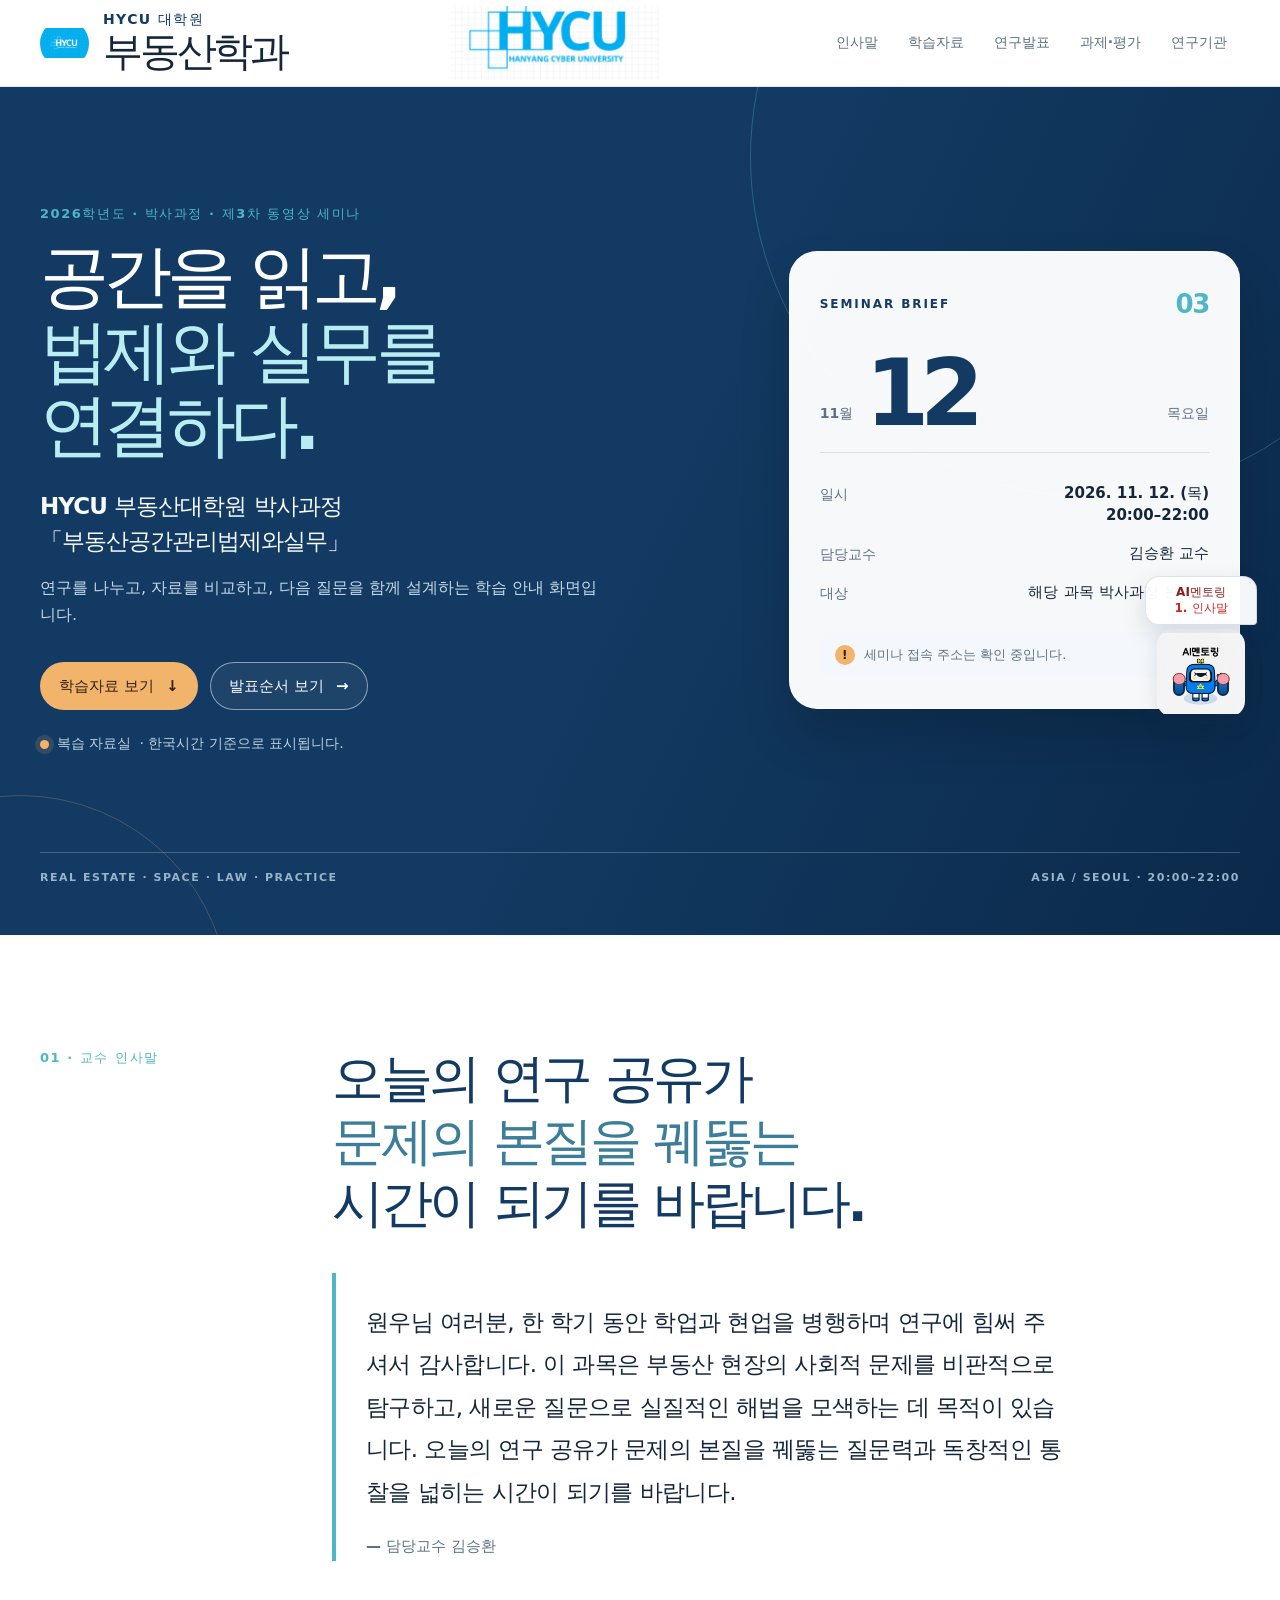
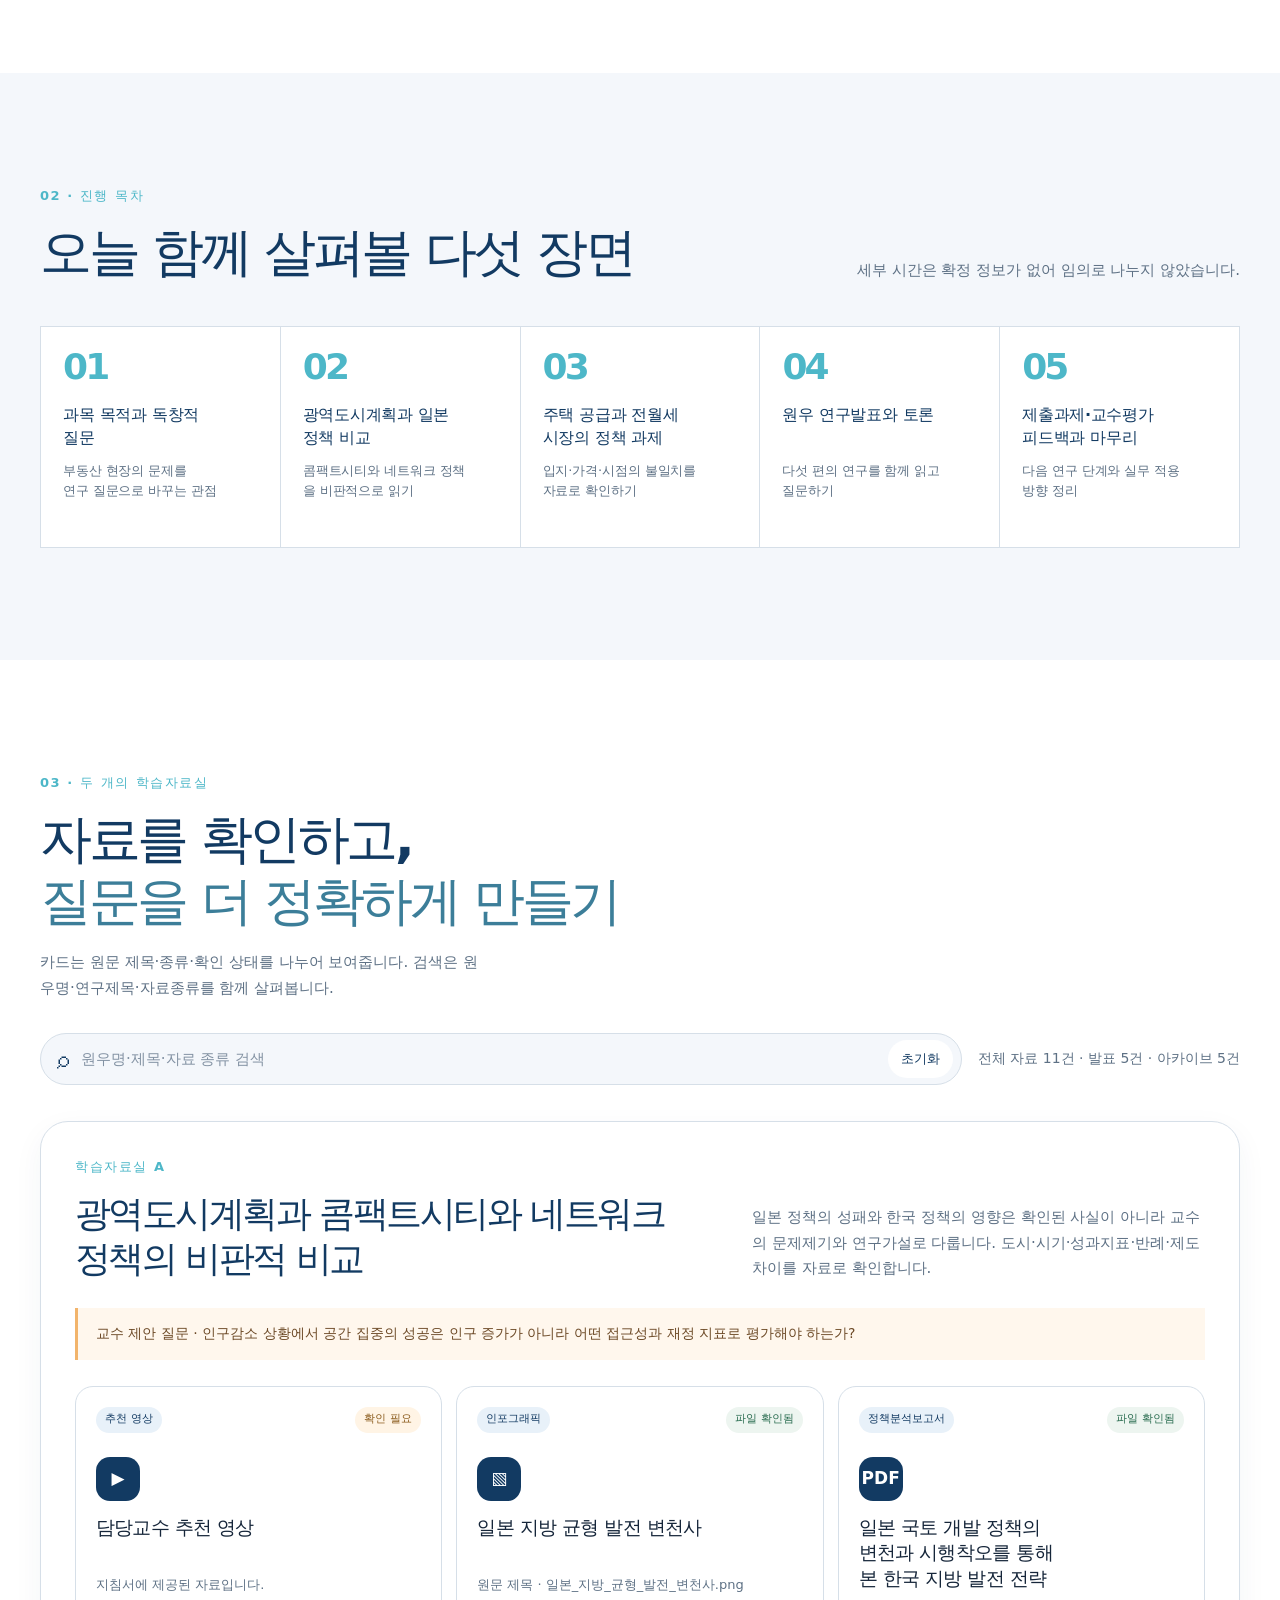
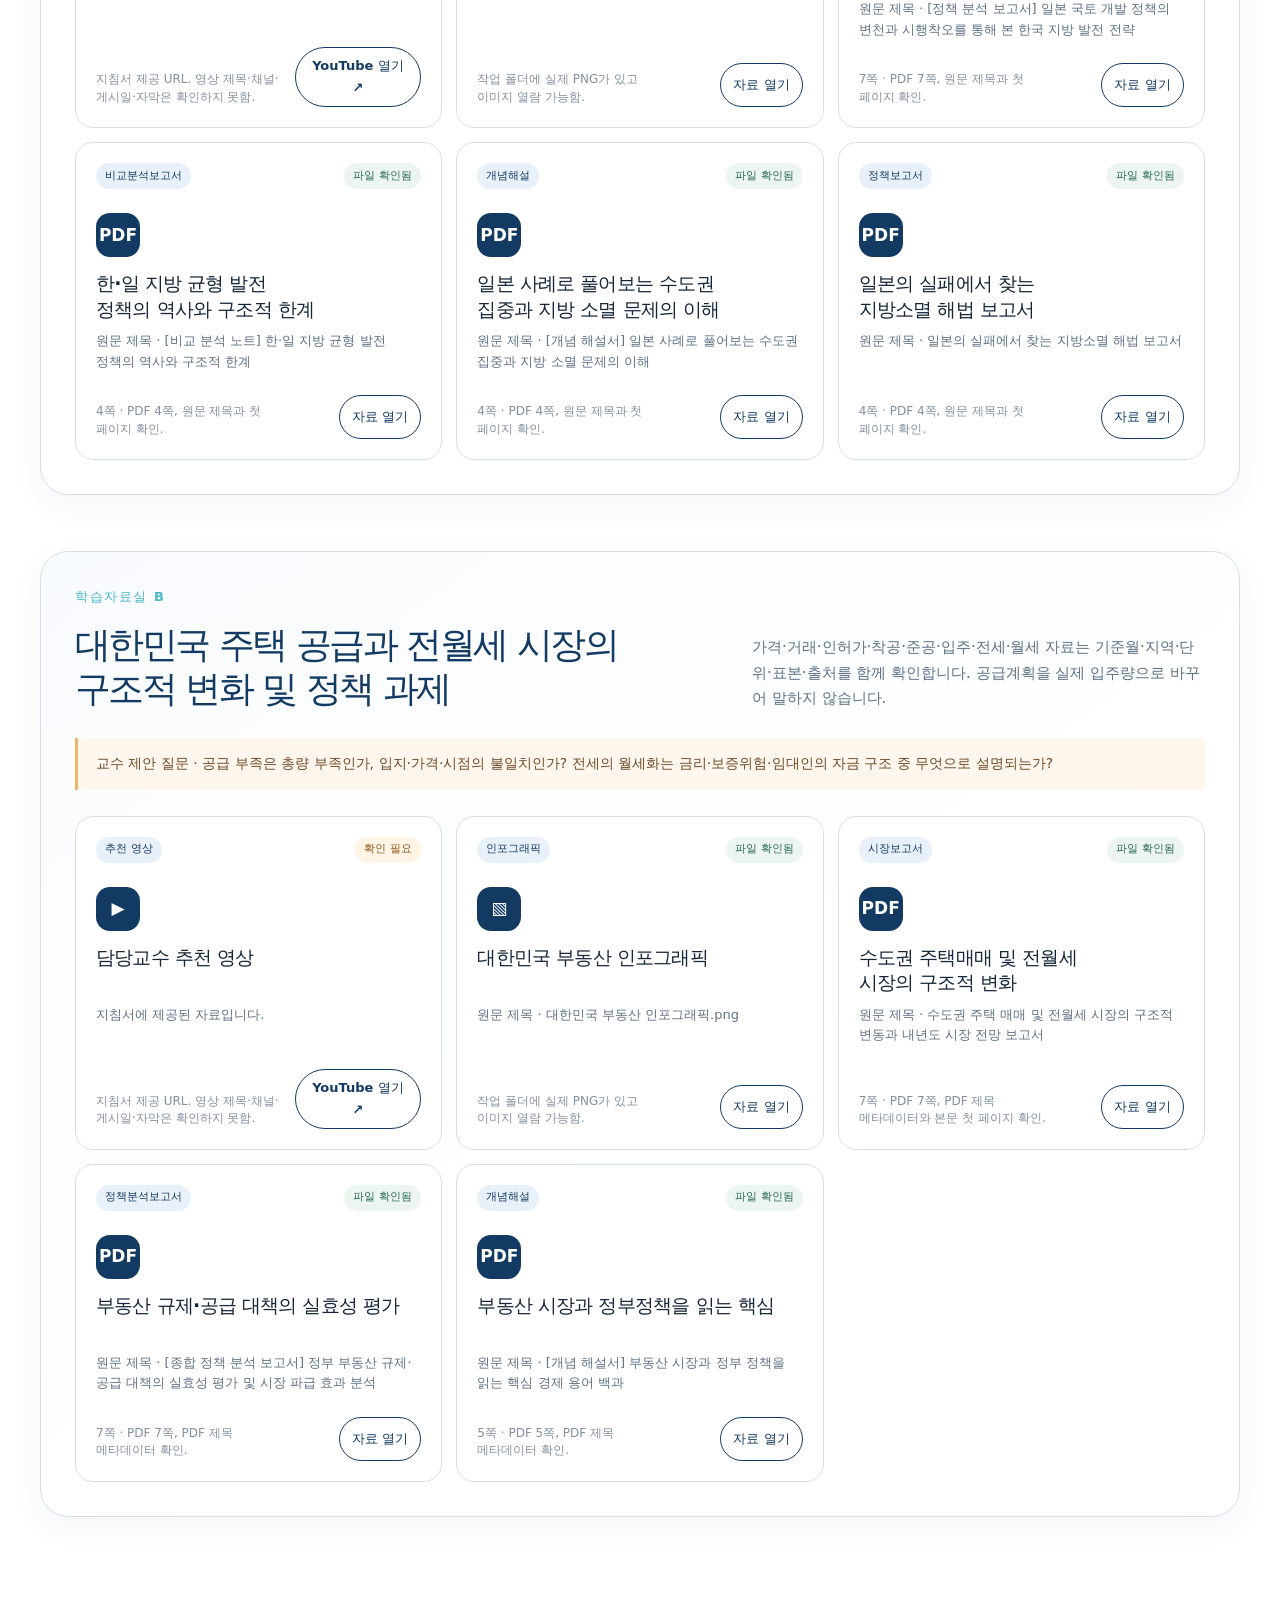
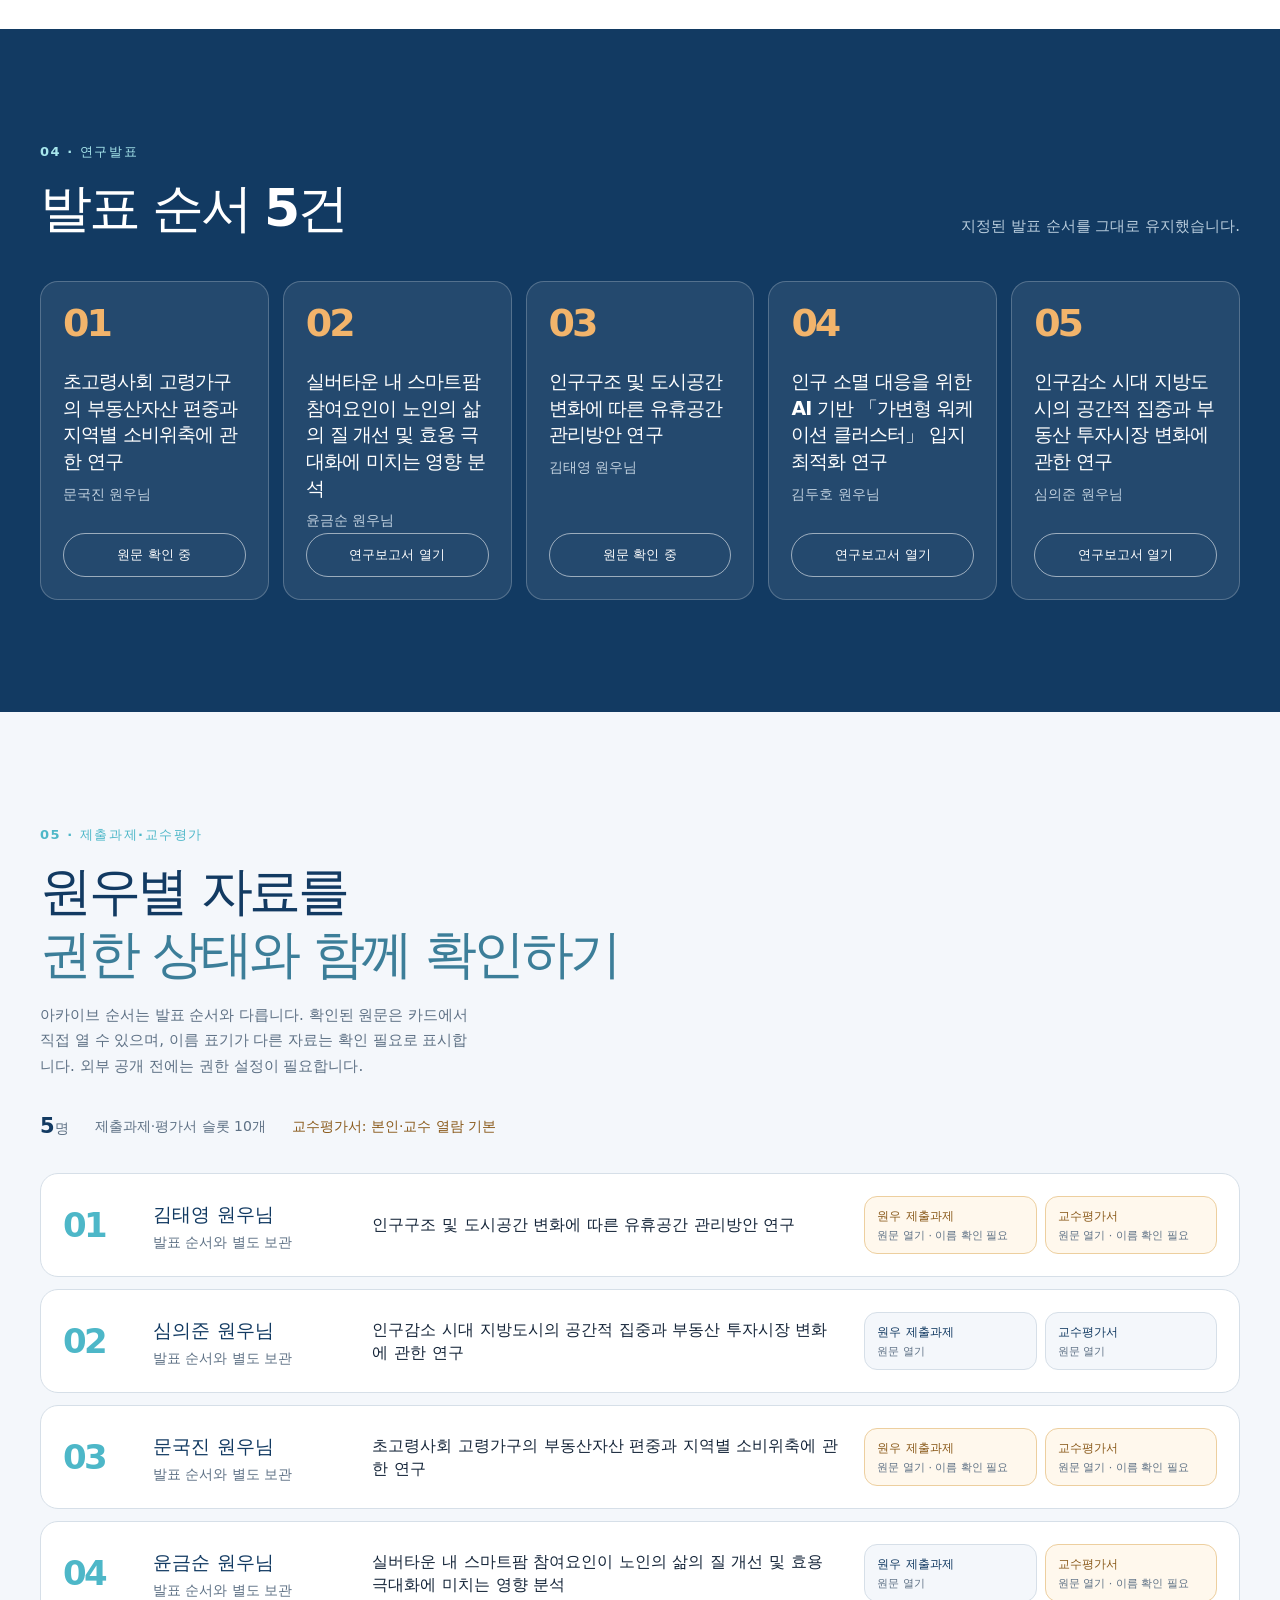
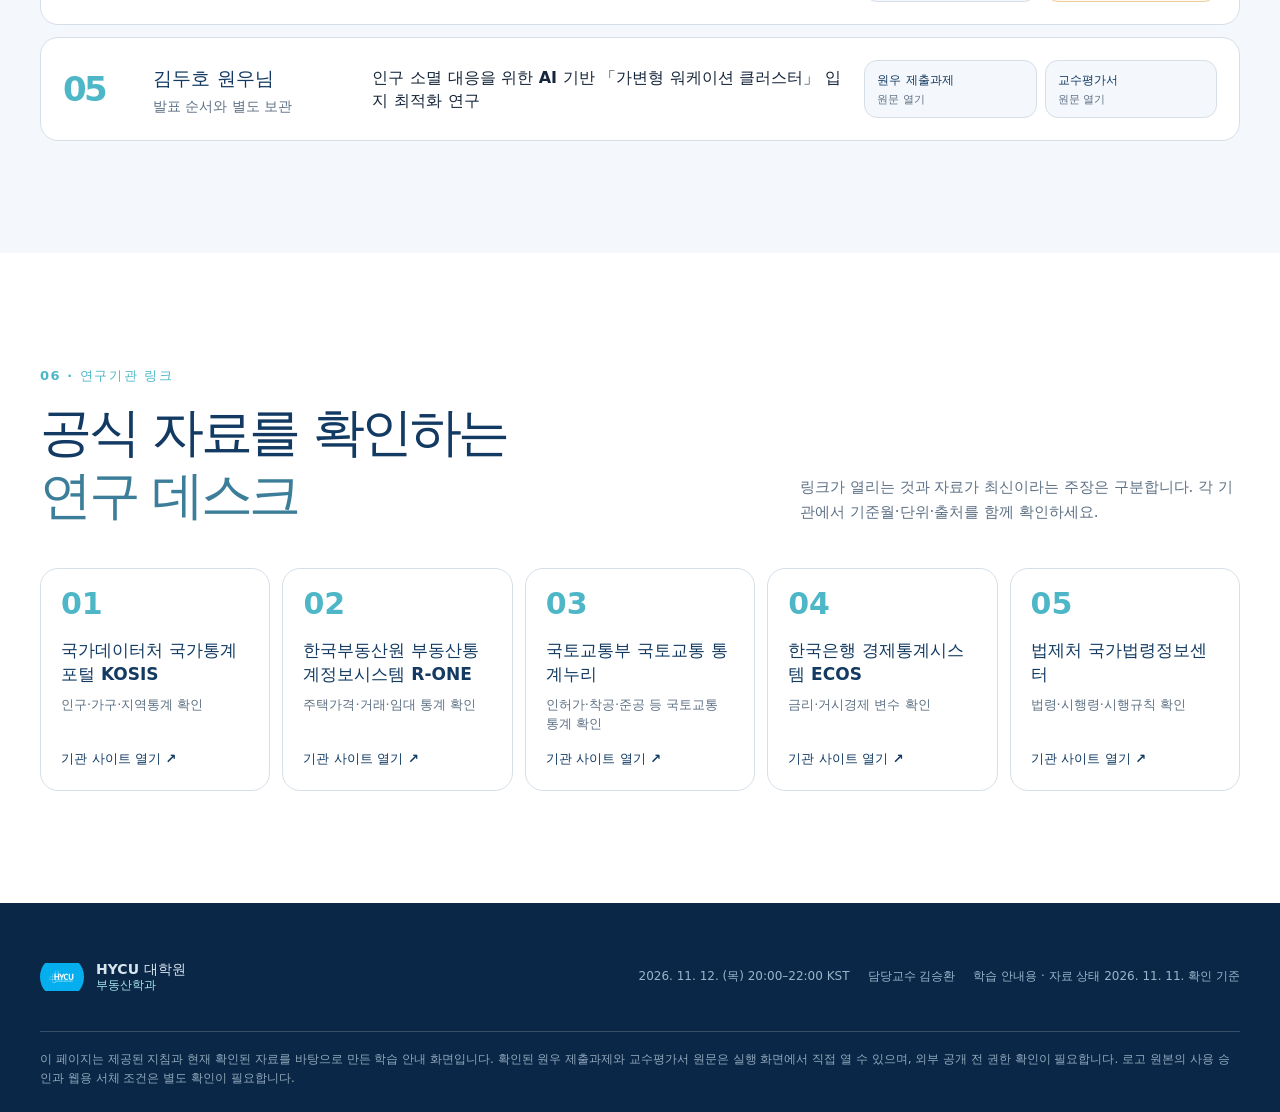
==== index.html @ 7bebb2f3 "Publish HYCU doctoral seminar landing page" ====
<!doctype html>
<html lang="ko">
  <head>
    <meta charset="UTF-8" />
    <meta name="viewport" content="width=device-width, initial-scale=1" />
    <meta name="theme-color" content="#123A62" />
    <meta name="description" content="HYCU 부동산대학원 박사과정 부동산공간관리법제와실무 제3차 동영상 세미나 학습 안내" />
    <title>제3차 동영상 세미나 | HYCU 부동산대학원 박사과정</title>
    <link rel="stylesheet" href="styles.css" />
  </head>
  <body>
    <a class="skip-link" href="#main">본문으로 바로가기</a>
    <header class="site-header" data-header>
      <div class="shell header-inner">
        <a class="brand" href="#top" aria-label="세미나 첫 화면으로 이동">
          <img class="brand-logo" src="assets/brand/hycu-logo.png" alt="HYCU 한양사이버대학교 로고" />
          <span class="brand-text">
            <strong>HYCU 대학원</strong>
            <span class="department-label">부동산학과</span>
          </span>
        </a>
        <div class="header-hycu-mark" aria-label="HYCU 한양사이버대학교 로고">
          <img src="assets/brand/hycu-center-mark.png" alt="HYCU HANYANG CYBER UNIVERSITY" />
        </div>
        <button class="menu-toggle" type="button" aria-expanded="false" aria-controls="site-nav">메뉴</button>
        <nav id="site-nav" class="site-nav" aria-label="주요 메뉴">
          <a href="#greeting">인사말</a>
          <a href="#learning">학습자료</a>
          <a href="#presentations">연구발표</a>
          <a href="#archive">과제·평가</a>
          <a href="#portals">연구기관</a>
        </nav>
      </div>
    </header>

    <main id="main">
      <section id="top" class="hero-section" aria-labelledby="hero-title">
        <div class="hero-orbit orbit-one" aria-hidden="true"></div>
        <div class="hero-orbit orbit-two" aria-hidden="true"></div>
        <div class="shell hero-grid">
          <div class="hero-copy">
            <p class="eyebrow">2026학년도 · 박사과정 · 제3차 동영상 세미나</p>
            <h1 id="hero-title">공간을 읽고,<br /><em>법제와 실무를<br />연결하다.</em></h1>
            <p class="hero-title">HYCU 부동산대학원 박사과정<br />「부동산공간관리법제와실무」</p>
            <p class="hero-lede">연구를 나누고, 자료를 비교하고, 다음 질문을 함께 설계하는 학습 안내 화면입니다.</p>
            <div class="hero-actions" aria-label="빠른 이동">
              <a class="button button-primary" href="#learning">학습자료 보기 <span aria-hidden="true">↓</span></a>
              <a class="button button-ghost" href="#presentations">발표순서 보기 <span aria-hidden="true">→</span></a>
            </div>
            <p class="hero-status"><span class="status-dot" aria-hidden="true"></span><span data-event-status>세미나 전</span> · 한국시간 기준으로 표시됩니다.</p>
          </div>
          <aside class="event-card" aria-label="세미나 일정">
            <div class="event-card-top"><span>SEMINAR BRIEF</span><strong>03</strong></div>
            <div class="date-display"><span>11월</span><strong>12</strong><span>목요일</span></div>
            <div class="event-details">
              <div><span>일시</span><strong>2026. 11. 12. (목)<br />20:00–22:00</strong></div>
              <div><span>담당교수</span><strong>김승환 교수</strong></div>
              <div><span>대상</span><strong>해당 과목 박사과정 원우님</strong></div>
            </div>
            <div class="connection-notice"><span class="notice-icon" aria-hidden="true">!</span><span>세미나 접속 주소는 확인 중입니다.</span></div>
          </aside>
        </div>
        <div class="hero-footer-line" aria-hidden="true"><span>REAL ESTATE · SPACE · LAW · PRACTICE</span><span>ASIA / SEOUL · 20:00–22:00</span></div>
      </section>

      <section id="greeting" class="section section-white" aria-labelledby="greeting-title">
        <div class="shell narrow-grid">
          <div class="section-kicker">01 · 교수 인사말</div>
          <div>
            <h2 id="greeting-title">
              <span class="greeting-title-line">오늘의 연구 공유가</span>
              <span class="greeting-title-line greeting-title-accent">문제의 본질을 꿰뚫는</span>
              <span class="greeting-title-line">시간이 되기를 바랍니다.</span>
            </h2>
            <blockquote id="greeting-copy" class="professor-quote"></blockquote>
          </div>
        </div>
      </section>

      <section id="agenda" class="section section-tint" aria-labelledby="agenda-title">
        <div class="shell">
          <div class="section-heading">
            <div><div class="section-kicker">02 · 진행 목차</div><h2 id="agenda-title">오늘 함께 살펴볼 다섯 장면</h2></div>
            <p>세부 시간은 확정 정보가 없어 임의로 나누지 않았습니다.</p>
          </div>
          <ol id="agenda-list" class="agenda-list"></ol>
        </div>
      </section>

      <section id="learning" class="section section-white" aria-labelledby="learning-title">
        <div class="shell">
          <div class="section-heading section-heading-stack">
            <div><div class="section-kicker">03 · 두 개의 학습자료실</div><h2 id="learning-title">자료를 확인하고,<br /><span>질문을 더 정확하게 만들기</span></h2></div>
            <p class="section-intro">카드는 원문 제목·종류·확인 상태를 나누어 보여줍니다. 검색은 원우명·연구제목·자료종류를 함께 살펴봅니다.</p>
          </div>
          <div class="search-panel" role="search">
            <label class="search-box" for="global-search"><span aria-hidden="true">⌕</span><input id="global-search" type="search" placeholder="원우명·제목·자료 종류 검색" autocomplete="off" /><button id="clear-search" type="button" aria-label="검색 초기화">초기화</button></label>
            <span id="search-result-count" class="search-result-count">전체 자료를 표시 중입니다.</span>
          </div>
          <div id="learning-rooms" class="learning-rooms"></div>
          <p id="learning-empty" class="empty-state" hidden>학습자료 검색 결과가 없습니다. 아래 발표·과제 영역의 검색 결과는 별도로 표시됩니다.</p>
        </div>
      </section>

      <section id="presentations" class="section section-navy" aria-labelledby="presentations-title">
        <div class="shell">
          <div class="section-heading section-heading-light">
            <div><div class="section-kicker">04 · 연구발표</div><h2 id="presentations-title">발표 순서 5건</h2></div>
            <p>지정된 발표 순서를 그대로 유지했습니다.</p>
          </div>
          <div id="presentation-grid" class="presentation-grid"></div>
          <p id="presentation-empty" class="empty-state empty-state-dark" hidden>검색 결과가 없습니다.</p>
        </div>
      </section>

      <section id="archive" class="section section-tint" aria-labelledby="archive-title">
        <div class="shell">
          <div class="section-heading section-heading-stack">
            <div><div class="section-kicker">05 · 제출과제·교수평가</div><h2 id="archive-title">원우별 자료를<br /><span>권한 상태와 함께 확인하기</span></h2></div>
            <p class="section-intro">아카이브 순서는 발표 순서와 다릅니다. 확인된 원문은 카드에서 직접 열 수 있으며, 이름 표기가 다른 자료는 확인 필요로 표시합니다. 외부 공개 전에는 권한 설정이 필요합니다.</p>
          </div>
          <div class="archive-summary"><span><strong id="archive-count">5</strong>명</span><span>제출과제·평가서 슬롯 10개</span><span class="lock-note">교수평가서: 본인·교수 열람 기본</span></div>
          <div id="archive-list" class="archive-list"></div>
          <p id="archive-empty" class="empty-state" hidden>검색 결과가 없습니다. 검색어를 지우고 다시 확인해 주세요.</p>
        </div>
      </section>

      <section id="portals" class="section section-white" aria-labelledby="portals-title">
        <div class="shell">
          <div class="section-heading">
            <div><div class="section-kicker">06 · 연구기관 링크</div><h2 id="portals-title">공식 자료를 확인하는<br /><span>연구 데스크</span></h2></div>
            <p>링크가 열리는 것과 자료가 최신이라는 주장은 구분합니다. 각 기관에서 기준월·단위·출처를 함께 확인하세요.</p>
          </div>
          <div id="portal-grid" class="portal-grid"></div>
        </div>
      </section>
    </main>

    <aside id="ai-mentor" class="ai-mentor" aria-live="polite" aria-label="AI 멘토링 안내">
      <div class="ai-mentor-bubble"><strong>AI멘토링</strong><span id="ai-mentor-step">1. 인사말</span></div>
      <div class="ai-mentor-character" aria-label="말하고 움직이는 AI 멘토 캐릭터">
        <img src="assets/brand/ai-mentor.png" alt="AI 멘토링 캐릭터" />
        <span class="ai-mentor-arm ai-mentor-arm-left" aria-hidden="true"></span>
        <span class="ai-mentor-arm ai-mentor-arm-right" aria-hidden="true"></span>
        <span class="ai-mentor-mouth" aria-hidden="true"></span>
      </div>
    </aside>

    <footer class="site-footer">
      <div class="shell footer-inner">
        <div class="footer-brand"><img src="assets/brand/hycu-logo.png" alt="HYCU 한양사이버대학교 로고" /><div><strong>HYCU 대학원</strong><span>부동산학과</span></div></div>
        <div class="footer-meta"><span>2026. 11. 12. (목) 20:00–22:00 KST</span><span>담당교수 김승환</span><span>학습 안내용 · 자료 상태 2026. 11. 11. 확인 기준</span></div>
      </div>
      <div class="shell footer-disclaimer">이 페이지는 제공된 지침과 현재 확인된 자료를 바탕으로 만든 학습 안내 화면입니다. 확인된 원우 제출과제와 교수평가서 원문은 실행 화면에서 직접 열 수 있으며, 외부 공개 전 권한 확인이 필요합니다. 로고 원본의 사용 승인과 웹용 서체 조건은 별도 확인이 필요합니다.</div>
    </footer>

    <dialog id="resource-dialog" class="modal" aria-labelledby="dialog-title">
      <div class="modal-head"><div><p class="section-kicker">자료 열람</p><h2 id="dialog-title">학습자료</h2></div><button class="modal-close" type="button" data-close-dialog aria-label="자료 열람 닫기">×</button></div>
      <div id="dialog-body" class="modal-body"></div>
    </dialog>

    <script src="data/seminar.seed.js"></script>
    <script src="app.js" defer></script>
  </body>
</html>
---- styles.css ----
:root {
  --navy: #123a62;
  --navy-deep: #0a2747;
  --sky: #e8f1f9;
  --mist: #f4f7fb;
  --white: #ffffff;
  --ink: #16263a;
  --muted: #5e7185;
  --line: #d6dfe8;
  --cyan: #4db7c8;
  --warm: #f2b46b;
  --shadow: 0 18px 45px rgba(18, 58, 98, 0.1);
  --radius-lg: 28px;
  --radius-md: 18px;
  --max: 1200px;
  font-family: system-ui, -apple-system, BlinkMacSystemFont, "Noto Sans KR", "Malgun Gothic", sans-serif;
  color: var(--ink);
  background: var(--mist);
  font-synthesis: none;
}

* { box-sizing: border-box; }
html { scroll-behavior: smooth; }
body { margin: 0; min-width: 320px; background: var(--mist); font-size: 17px; line-height: 1.7; }
body:has(dialog[open]) { overflow: hidden; }
a { color: inherit; text-decoration: none; }
button, input { font: inherit; }
button, a { -webkit-tap-highlight-color: transparent; }
:focus-visible { outline: 3px solid var(--warm); outline-offset: 3px; }

.shell { width: min(calc(100% - 48px), var(--max)); margin: 0 auto; }
.skip-link { position: fixed; z-index: 20; top: -100px; left: 16px; padding: 10px 14px; border-radius: 10px; background: var(--warm); color: #241b13; font-weight: 800; }
.skip-link:focus { top: 16px; }

.site-header { position: sticky; top: 0; z-index: 10; background: rgba(255,255,255,.92); border-bottom: 1px solid rgba(214,223,232,.8); backdrop-filter: blur(14px); }
.header-inner { min-height: 86px; display: flex; align-items: center; justify-content: space-between; gap: 32px; }
.brand { display: inline-flex; align-items: center; gap: 14px; min-width: 0; }
.brand-logo { width: 49px; height: 49px; object-fit: contain; border-radius: 50%; }
.brand-text { display: grid; gap: 0; line-height: 1.15; }
.brand-text strong { color: var(--navy); font-size: 14px; letter-spacing: .1em; }
.department-label { color: var(--ink); font-size: 40px; line-height: 1.2; font-weight: 800; letter-spacing: -.08em; white-space: nowrap; }
.header-hycu-mark { flex: 1 1 210px; min-width: 150px; height: 74px; display: flex; align-items: center; justify-content: center; overflow: hidden; }
.header-hycu-mark img { width: 210px; height: 132px; object-fit: contain; object-position: center; }
.site-nav { display: flex; align-items: center; gap: 4px; }
.site-nav a { min-height: 44px; display: inline-flex; align-items: center; padding: 8px 13px; color: var(--muted); font-size: 14px; font-weight: 700; border-radius: 999px; }
.site-nav a:hover { color: var(--navy); background: var(--sky); }
.menu-toggle { display: none; min-height: 44px; padding: 8px 15px; border: 1px solid var(--line); border-radius: 999px; background: var(--white); color: var(--navy); font-weight: 800; }

.hero-section { position: relative; overflow: hidden; min-height: 650px; padding: 116px 0 48px; background: var(--navy); color: var(--white); }
.hero-section::before { position: absolute; inset: 0; content: ""; background: linear-gradient(115deg, rgba(18,58,98,1) 0%, rgba(18,58,98,.98) 50%, rgba(10,39,71,.88) 100%); }
.hero-orbit { position: absolute; border: 1px solid rgba(126,221,232,.24); border-radius: 50%; pointer-events: none; }
.orbit-one { width: 680px; height: 680px; top: -270px; right: -150px; }
.orbit-two { width: 420px; height: 420px; bottom: -280px; left: -190px; border-color: rgba(242,180,107,.24); }
.hero-grid { position: relative; z-index: 1; display: grid; grid-template-columns: minmax(0, 1.2fr) minmax(330px, .8fr); gap: 72px; align-items: center; }
.hero-copy { max-width: 700px; }
.eyebrow, .section-kicker { margin: 0 0 14px; color: var(--cyan); font-size: 13px; font-weight: 900; letter-spacing: .12em; text-transform: uppercase; }
.hero-copy h1 { margin: 0; font-size: clamp(42px, 5.4vw, 76px); line-height: 1.08; letter-spacing: -.08em; }
.hero-copy h1 em { color: #b9edf1; font-style: normal; }
.hero-title { margin: 26px 0 0; color: #f8fbfd; font-size: 23px; font-weight: 750; line-height: 1.5; letter-spacing: -.04em; }
.hero-lede { max-width: 560px; margin: 16px 0 0; color: #c8d8e8; font-size: 16px; }
.hero-actions { display: flex; flex-wrap: wrap; gap: 12px; margin-top: 34px; }
.button { min-height: 48px; display: inline-flex; align-items: center; justify-content: center; gap: 12px; padding: 10px 18px; border: 1px solid transparent; border-radius: 999px; font-size: 15px; font-weight: 850; transition: transform .2s ease, background .2s ease, border-color .2s ease; }
.button:hover { transform: translateY(-2px); }
.button-primary { background: var(--warm); color: #2d2015; }
.button-ghost { border-color: rgba(255,255,255,.5); color: var(--white); background: rgba(255,255,255,.05); }
.button-ghost:hover { background: rgba(255,255,255,.14); }
.hero-status { display: inline-flex; align-items: center; gap: 8px; margin: 22px 0 0; color: #bcd0e2; font-size: 14px; }
.status-dot { width: 9px; height: 9px; display: inline-block; border-radius: 50%; background: var(--warm); box-shadow: 0 0 0 5px rgba(242,180,107,.15); }
.event-card { padding: 30px; background: rgba(255,255,255,.97); color: var(--ink); border: 1px solid rgba(255,255,255,.5); border-radius: var(--radius-lg); box-shadow: 0 28px 50px rgba(0,0,0,.16); }
.event-card-top { display: flex; align-items: center; justify-content: space-between; color: var(--navy); font-size: 12px; font-weight: 900; letter-spacing: .16em; }
.event-card-top strong { color: var(--cyan); font-size: 26px; letter-spacing: -.05em; }
.date-display { display: grid; grid-template-columns: auto 1fr auto; align-items: end; gap: 12px; margin: 30px 0; padding-bottom: 22px; border-bottom: 1px solid var(--line); color: var(--muted); }
.date-display strong { color: var(--navy); font-size: 92px; line-height: .8; letter-spacing: -.1em; }
.date-display span { padding-bottom: 4px; font-size: 14px; font-weight: 800; }
.event-details { display: grid; gap: 16px; }
.event-details div { display: flex; justify-content: space-between; gap: 16px; }
.event-details span { color: var(--muted); font-size: 14px; }
.event-details strong { color: var(--ink); text-align: right; font-size: 15px; line-height: 1.45; }
.connection-notice { display: flex; align-items: flex-start; gap: 9px; margin-top: 26px; padding: 13px 15px; background: var(--mist); color: var(--muted); border-radius: 14px; font-size: 13px; line-height: 1.5; }
.notice-icon { width: 20px; height: 20px; display: inline-flex; flex: 0 0 auto; align-items: center; justify-content: center; border-radius: 50%; background: var(--warm); color: #2d2015; font-size: 12px; font-weight: 900; }
.hero-footer-line { position: relative; z-index: 1; width: min(calc(100% - 48px), var(--max)); display: flex; justify-content: space-between; gap: 18px; margin: 94px auto 0; padding-top: 16px; border-top: 1px solid rgba(255,255,255,.22); color: #9ab4ca; font-size: 11px; font-weight: 800; letter-spacing: .14em; }

.section { padding: 112px 0; }
.section-white { background: var(--white); }
.section-tint { background: var(--mist); }
.section-navy { background: var(--navy); color: var(--white); }
.narrow-grid { display: grid; grid-template-columns: 220px minmax(0, 1fr); gap: 72px; }
.section h2 { margin: 0; color: var(--navy); font-size: clamp(32px, 4.2vw, 52px); line-height: 1.2; letter-spacing: -.065em; }
.section h2 span { color: #3c7e99; }
.section h2 .greeting-title-line { display: block; color: var(--navy); white-space: nowrap; }
.section h2 .greeting-title-accent { color: #3c7e99; }
.section-heading { display: flex; align-items: flex-end; justify-content: space-between; gap: 30px; margin-bottom: 42px; }
.section-heading-stack { display: grid; align-items: start; gap: 18px; }
.section-heading > p, .section-intro { max-width: 440px; margin: 0; color: var(--muted); font-size: 15px; }
.professor-quote { max-width: 760px; margin: 38px 0 0; padding: 28px 26px 0 30px; border-left: 4px solid var(--cyan); color: var(--ink); font-size: clamp(18px, 1.8vw, 23px); line-height: 1.85; letter-spacing: -.025em; text-wrap: pretty; }
.professor-quote cite { display: block; margin-top: 20px; color: var(--muted); font-size: 15px; font-style: normal; font-weight: 800; letter-spacing: 0; }
.agenda-list { display: grid; grid-template-columns: repeat(5, 1fr); gap: 1px; padding: 0; margin: 0; list-style: none; background: var(--line); border: 1px solid var(--line); }
.agenda-list li { min-height: 220px; display: grid; grid-template-rows: auto 1fr; align-content: start; gap: 18px; padding: 22px; background: var(--white); }
.agenda-list li > span { color: var(--cyan); font-size: 36px; font-weight: 900; line-height: 1; letter-spacing: -.08em; }
.agenda-list li > div { display: grid; grid-template-rows: minmax(48px, auto) minmax(42px, auto); align-content: start; gap: 10px; }
.agenda-list strong { display: block; color: var(--navy); font-size: 16px; line-height: 1.45; letter-spacing: -.02em; text-wrap: wrap; white-space: pre-line; word-break: keep-all; }
.agenda-list small { display: block; color: var(--muted); font-size: 13px; line-height: 1.55; letter-spacing: -.01em; text-wrap: wrap; white-space: pre-line; word-break: keep-all; }

.search-panel { display: flex; align-items: center; gap: 16px; margin: -10px 0 36px; }
.search-box { min-height: 52px; flex: 1; display: flex; align-items: center; gap: 10px; padding: 6px 8px 6px 16px; background: var(--mist); border: 1px solid var(--line); border-radius: 999px; }
.search-box > span { color: var(--navy); font-size: 24px; line-height: 1; }
.search-box input { min-width: 0; flex: 1; border: 0; outline: 0; background: transparent; color: var(--ink); font-size: 15px; }
.search-box input::placeholder { color: #8392a3; }
.search-box button { min-height: 38px; padding: 6px 13px; border: 0; border-radius: 999px; background: var(--white); color: var(--navy); font-size: 13px; font-weight: 800; cursor: pointer; }
.search-result-count { color: var(--muted); font-size: 14px; white-space: nowrap; }
.learning-rooms { display: grid; gap: 56px; }
.learning-room.is-hidden { display: none; }
.learning-room { padding: 34px; border: 1px solid var(--line); border-radius: var(--radius-lg); background: var(--white); box-shadow: 0 10px 30px rgba(18,58,98,.05); }
.learning-room:nth-child(2) { background: linear-gradient(145deg, #f8fbfd, #ffffff 60%); }
.learning-room-head { display: grid; grid-template-columns: minmax(0, 1fr) minmax(240px, .7fr); gap: 30px; align-items: end; margin-bottom: 26px; }
.learning-room h3 { margin: 0; color: var(--navy); font-size: clamp(24px, 3vw, 36px); line-height: 1.24; letter-spacing: -.07em; text-wrap: wrap; white-space: pre-line; word-break: keep-all; overflow-wrap: normal; }
.learning-room-intro { margin: 0; color: var(--muted); font-size: 15px; }
.question-strip { margin: 0 0 26px; padding: 14px 18px; border-left: 3px solid var(--warm); background: #fff7ed; color: #6d4a27; font-size: 14px; }
.resource-grid { display: grid; grid-template-columns: repeat(3, 1fr); gap: 14px; }
.resource-card { min-height: 280px; display: flex; flex-direction: column; padding: 20px; border: 1px solid var(--line); border-radius: var(--radius-md); background: var(--white); }
.resource-card.is-hidden { display: none; }
.resource-card-top { display: flex; align-items: center; justify-content: space-between; gap: 12px; }
.resource-kind, .state-pill { display: inline-flex; align-items: center; min-height: 26px; padding: 3px 9px; border-radius: 999px; font-size: 11px; font-weight: 850; }
.resource-kind { background: var(--sky); color: var(--navy); }
.state-pill { background: #edf5f0; color: #276b4e; }
.state-pill.review { background: #fff4e5; color: #8a5a1b; }
.state-pill.missing { background: #f1f2f4; color: #697584; }
.resource-symbol { width: 44px; height: 44px; display: grid; place-items: center; margin: 24px 0 14px; border-radius: 14px; background: var(--navy); color: var(--white); font-weight: 900; }
.resource-card h4 { min-height: 52px; margin: 0; color: var(--ink); font-size: 19px; line-height: 1.35; letter-spacing: -.04em; text-wrap: balance; word-break: keep-all; overflow-wrap: normal; }
.resource-meta { min-height: 42px; margin: 8px 0 0; color: var(--muted); font-size: 13px; line-height: 1.55; word-break: keep-all; }
.resource-card-bottom { display: flex; align-items: flex-end; justify-content: space-between; gap: 10px; margin-top: auto; padding-top: 22px; }
.resource-card-bottom small { max-width: 58%; min-height: 36px; display: block; color: #8290a0; font-size: 12px; line-height: 1.45; word-break: keep-all; }
.text-button { min-height: 44px; display: inline-flex; align-items: center; justify-content: center; padding: 7px 12px; border: 1px solid var(--navy); border-radius: 999px; background: var(--white); color: var(--navy); font-size: 13px; font-weight: 850; cursor: pointer; }
.text-button:hover { background: var(--navy); color: var(--white); }
.text-button.disabled, .text-button:disabled { border-color: var(--line); background: var(--mist); color: #8290a0; cursor: not-allowed; }

.section-navy .section-kicker { color: #a7e6ec; }
.section-navy h2 { color: var(--white); }
.section-navy h2 span { color: #b9edf1; }
.section-heading-light > p { color: #b9cddd; }
.presentation-grid { display: grid; grid-template-columns: repeat(5, 1fr); gap: 14px; }
.presentation-card { min-height: 310px; display: flex; flex-direction: column; padding: 22px; border: 1px solid rgba(255,255,255,.22); border-radius: var(--radius-md); background: rgba(255,255,255,.08); }
.presentation-card.is-hidden { display: none; }
.presentation-number { color: var(--warm); font-size: 38px; font-weight: 900; line-height: 1; letter-spacing: -.08em; }
.presentation-card h3 { margin: 26px 0 0; color: var(--white); font-size: 19px; line-height: 1.4; letter-spacing: -.05em; overflow-wrap: anywhere; }
.presentation-card p { margin: 8px 0 0; color: #c1d1df; font-size: 14px; }
.presentation-card .text-button { margin-top: auto; border-color: rgba(255,255,255,.55); background: transparent; color: var(--white); }
.presentation-card .text-button:hover { background: var(--white); color: var(--navy); }
.presentation-card .text-button:disabled { border-color: rgba(255,255,255,.2); background: transparent; color: #88a0b6; }

.archive-summary { display: flex; flex-wrap: wrap; gap: 12px 26px; align-items: center; margin: -12px 0 28px; color: var(--muted); font-size: 14px; }
.archive-summary strong { color: var(--navy); font-size: 21px; }
.lock-note { color: #8a5a1b; }
.archive-list { display: grid; gap: 12px; }
.archive-card { display: grid; grid-template-columns: 68px minmax(190px, .42fr) minmax(300px, 1fr) minmax(250px, .75fr); gap: 22px; align-items: center; padding: 22px; border: 1px solid var(--line); border-radius: var(--radius-md); background: var(--white); }
.archive-card.is-hidden { display: none; }
.archive-number { color: var(--cyan); font-size: 34px; font-weight: 900; line-height: 1; letter-spacing: -.08em; }
.archive-card h3 { margin: 0; color: var(--navy); font-size: 19px; }
.archive-card p { margin: 2px 0 0; color: var(--muted); font-size: 14px; line-height: 1.45; }
.archive-title { min-width: 0; color: var(--ink); font-size: 16px; font-weight: 750; line-height: 1.45; overflow-wrap: anywhere; }
.archive-actions { display: grid; grid-template-columns: 1fr 1fr; gap: 8px; }
.archive-action { min-height: 58px; display: grid; align-content: center; gap: 3px; padding: 8px 12px; border: 1px solid var(--line); border-radius: 13px; background: var(--mist); color: var(--navy); text-align: left; cursor: pointer; }
.archive-action:hover { border-color: var(--navy); }
.archive-action strong { font-size: 12px; }
.archive-action span { color: var(--muted); font-size: 11px; line-height: 1.35; }
.archive-action.needs-review { border-color: #edcf9f; background: #fff8ed; }
.archive-action.needs-review strong { color: #8a5a1b; }
.archive-action:disabled { cursor: not-allowed; opacity: .8; }

.portal-grid { display: grid; grid-template-columns: repeat(5, 1fr); gap: 12px; }
.portal-card { min-height: 190px; display: flex; flex-direction: column; padding: 20px; border: 1px solid var(--line); border-radius: var(--radius-md); background: var(--white); transition: transform .2s ease, box-shadow .2s ease; }
.portal-card:hover { transform: translateY(-3px); box-shadow: var(--shadow); }
.portal-no { color: var(--cyan); font-size: 30px; font-weight: 900; line-height: 1; }
.portal-card h3 { margin: 20px 0 8px; color: var(--navy); font-size: 17px; line-height: 1.4; }
.portal-card p { margin: 0; color: var(--muted); font-size: 13px; line-height: 1.5; }
.portal-card .portal-link { display: inline-flex; align-items: center; gap: 6px; margin-top: auto; padding-top: 14px; color: var(--navy); font-size: 13px; font-weight: 850; }

.empty-state { margin: 18px 0 0; padding: 24px; border: 1px dashed var(--line); border-radius: var(--radius-md); color: var(--muted); text-align: center; }
.empty-state-dark { border-color: rgba(255,255,255,.3); color: #b9cddd; }
.site-footer { padding: 52px 0 24px; background: var(--navy-deep); color: #d8e5ee; }
.footer-inner { display: flex; justify-content: space-between; gap: 30px; align-items: center; }
.footer-brand { display: flex; align-items: center; gap: 12px; }
.footer-brand img { width: 44px; height: 44px; object-fit: contain; border-radius: 50%; }
.footer-brand div { display: grid; line-height: 1.2; }
.footer-brand strong { font-size: 14px; }
.footer-brand span { color: #a7e6ec; font-size: 12px; }
.footer-meta { display: flex; flex-wrap: wrap; justify-content: flex-end; gap: 8px 18px; color: #9ab4ca; font-size: 12px; }
.footer-disclaimer { margin-top: 32px; padding-top: 18px; border-top: 1px solid rgba(255,255,255,.18); color: #91a8bc; font-size: 12px; line-height: 1.6; }

.modal { width: min(920px, calc(100% - 28px)); max-height: min(780px, calc(100dvh - 28px)); padding: 0; border: 0; border-radius: var(--radius-lg); background: var(--white); color: var(--ink); box-shadow: 0 30px 80px rgba(0,0,0,.32); }
.modal::backdrop { background: rgba(10,39,71,.72); backdrop-filter: blur(3px); }
.modal-head { display: flex; justify-content: space-between; gap: 20px; align-items: start; padding: 24px 28px 16px; border-bottom: 1px solid var(--line); }
.modal-head h2 { margin: 0; color: var(--navy); font-size: 26px; line-height: 1.25; }
.modal-close { width: 44px; height: 44px; border: 1px solid var(--line); border-radius: 50%; background: var(--white); color: var(--navy); font-size: 26px; line-height: 1; cursor: pointer; }
.modal-body { padding: 24px 28px 30px; overflow: auto; }
.modal-body iframe { width: 100%; min-height: 560px; border: 1px solid var(--line); border-radius: 14px; }
.modal-image { display: block; max-width: 100%; max-height: 65dvh; margin: 0 auto; border-radius: 12px; }
.modal-meta { display: grid; gap: 8px; margin-bottom: 18px; color: var(--muted); font-size: 14px; }
.modal-meta strong { color: var(--navy); }
.modal-notice { padding: 20px; border-left: 3px solid var(--warm); background: #fff8ed; color: #6d4a27; }
.modal-notice h3 { margin: 0 0 8px; color: #6d4a27; font-size: 18px; }
.modal-notice p { margin: 0; font-size: 14px; }
.modal-actions { display: flex; flex-wrap: wrap; gap: 10px; margin-top: 20px; }

.ai-mentor { position: fixed; z-index: 8; right: 18px; top: 64%; display: grid; justify-items: center; gap: 4px; width: 122px; pointer-events: none; animation: mentor-float 3.8s ease-in-out infinite; }
.ai-mentor-bubble { display: grid; gap: 2px; min-width: 112px; padding: 8px 10px; border: 1px solid rgba(18,58,98,.14); border-radius: 14px 14px 4px 14px; background: rgba(255,255,255,.96); box-shadow: 0 10px 24px rgba(18,58,98,.14); text-align: center; }
.ai-mentor-bubble strong { color: #8b1e1e; font-size: 12px; line-height: 1.2; }
.ai-mentor-bubble span { color: #c62828; font-size: 12px; font-weight: 900; line-height: 1.25; }
.ai-mentor-character { --mentor-size: 88px; position: relative; width: var(--mentor-size); height: var(--mentor-size); display: block; transform-origin: 50% 82%; animation: mentor-body-talk 1.8s ease-in-out infinite; }
.ai-mentor-character img { position: absolute; inset: 0; width: 100%; height: 100%; object-fit: contain; border-radius: 16px; box-shadow: 0 8px 20px rgba(18,58,98,.12); }
.ai-mentor-arm { position: absolute; z-index: 2; top: calc(var(--mentor-size) * .53); width: calc(var(--mentor-size) * .14); height: calc(var(--mentor-size) * .23); border: 2px solid #072d52; border-radius: 999px; background: linear-gradient(180deg, #1976d2, #0b4f91); transform-origin: 50% 10%; }
.ai-mentor-arm::after { content: ""; position: absolute; top: calc(var(--mentor-size) * -.06); left: 50%; width: calc(var(--mentor-size) * .12); height: calc(var(--mentor-size) * .12); border: 1.5px solid #7b2f3d; border-radius: 50%; background: #f2a0a7; transform: translateX(-50%); }
.ai-mentor-arm-left { left: calc(var(--mentor-size) * .18); animation: mentor-arm-left 1.05s ease-in-out infinite; }
.ai-mentor-arm-right { right: calc(var(--mentor-size) * .18); animation: mentor-arm-right 1.05s ease-in-out infinite .15s; }
.ai-mentor-mouth { position: absolute; z-index: 3; top: calc(var(--mentor-size) * .49); left: 50%; width: calc(var(--mentor-size) * .1); height: calc(var(--mentor-size) * .045); border-radius: 0 0 999px 999px; background: #111827; transform: translateX(-50%); transform-origin: 50% 0; animation: mentor-mouth-talk .34s steps(2, end) infinite alternate; }
@keyframes mentor-float { 0%, 100% { transform: translateY(0); } 50% { transform: translateY(-7px); } }
@keyframes mentor-body-talk { 0%, 100% { transform: translateY(0) rotate(0deg) scale(1); } 35% { transform: translateY(-2px) rotate(-1.2deg) scale(1.02); } 70% { transform: translateY(1px) rotate(1.2deg) scale(1.01); } }
@keyframes mentor-arm-left { 0%, 100% { transform: rotate(20deg); } 50% { transform: rotate(-28deg) translateY(-3px); } }
@keyframes mentor-arm-right { 0%, 100% { transform: rotate(-20deg); } 50% { transform: rotate(30deg) translateY(-4px); } }
@keyframes mentor-mouth-talk { 0% { transform: translateX(-50%) scaleY(.65); } 100% { transform: translateX(-50%) scaleY(2.3); } }

@media (max-width: 1050px) {
  .hero-grid { gap: 36px; }
  .agenda-list { grid-template-columns: repeat(3, 1fr); }
  .agenda-list li:last-child { grid-column: span 3; min-height: 180px; }
  .presentation-grid { grid-template-columns: repeat(3, 1fr); }
  .portal-grid { grid-template-columns: repeat(3, 1fr); }
  .archive-card { grid-template-columns: 64px minmax(160px, .45fr) minmax(240px, 1fr); }
  .archive-actions { grid-column: 2 / -1; }
}

@media (max-width: 760px) {
  body { font-size: 16px; }
  .shell { width: min(calc(100% - 32px), var(--max)); }
  .header-inner { min-height: 76px; gap: 12px; }
  .brand-logo { width: 41px; height: 41px; }
  .department-label { font-size: 40px; }
  .header-hycu-mark { flex: 1 1 auto; min-width: 0; height: 58px; }
  .header-hycu-mark img { width: 132px; height: 88px; }
  .menu-toggle { display: inline-flex; align-items: center; }
  .site-nav { position: absolute; left: 16px; right: 16px; top: calc(100% + 8px); display: none; flex-direction: column; align-items: stretch; padding: 8px; border: 1px solid var(--line); border-radius: 16px; background: rgba(255,255,255,.98); box-shadow: var(--shadow); }
  .site-nav.is-open { display: flex; }
  .site-nav a { justify-content: center; }
  .hero-section { min-height: auto; padding: 72px 0 30px; }
  .hero-grid { grid-template-columns: 1fr; }
  .hero-copy h1 { font-size: clamp(40px, 12vw, 58px); }
  .hero-title { font-size: 20px; }
  .event-card { padding: 24px; }
  .date-display strong { font-size: 78px; }
  .hero-footer-line { width: min(calc(100% - 32px), var(--max)); margin-top: 54px; font-size: 9px; }
  .hero-footer-line span:last-child { display: none; }
  .section { padding: 78px 0; }
  .narrow-grid { grid-template-columns: 1fr; gap: 16px; }
  .section-heading { display: grid; align-items: start; gap: 14px; margin-bottom: 28px; }
  .section h2 { font-size: clamp(31px, 9vw, 42px); }
  .section h2 .greeting-title-line { white-space: normal; }
  .professor-quote { margin-top: 26px; padding: 22px 12px 0 20px; font-size: 20px; line-height: 1.8; }
  .agenda-list { grid-template-columns: repeat(2, 1fr); }
  .agenda-list li:last-child { grid-column: span 2; min-height: 200px; }
  .search-panel { display: grid; gap: 10px; margin-bottom: 24px; }
  .search-result-count { padding-left: 10px; }
  .learning-room { padding: 22px; }
  .resource-card { min-height: 260px; }
  .learning-room-head { grid-template-columns: 1fr; gap: 12px; }
  .resource-grid { grid-template-columns: 1fr; }
  .presentation-grid { grid-template-columns: 1fr; }
  .presentation-card { min-height: 255px; }
  .archive-card { grid-template-columns: 54px 1fr; gap: 10px 16px; padding: 18px; }
  .archive-number { grid-row: span 2; }
  .archive-title { grid-column: 2; }
  .archive-actions { grid-column: 1 / -1; }
  .portal-grid { grid-template-columns: 1fr; }
  .portal-card { min-height: auto; }
  .footer-inner { display: grid; }
  .footer-meta { justify-content: flex-start; }
  .modal-head { padding: 20px 20px 14px; }
  .modal-body { padding: 20px; }
  .modal-body iframe { min-height: 55dvh; }
  .ai-mentor { right: 8px; top: auto; bottom: 14px; width: 96px; }
  .ai-mentor-bubble { min-width: 90px; padding: 6px 7px; }
  .ai-mentor-bubble strong, .ai-mentor-bubble span { font-size: 10px; }
  .ai-mentor-character { --mentor-size: 64px; }
  .ai-mentor-character img { border-radius: 12px; }
}

@media (prefers-reduced-motion: reduce) {
  *, *::before, *::after { scroll-behavior: auto !important; transition-duration: .01ms !important; animation-duration: .01ms !important; }
}
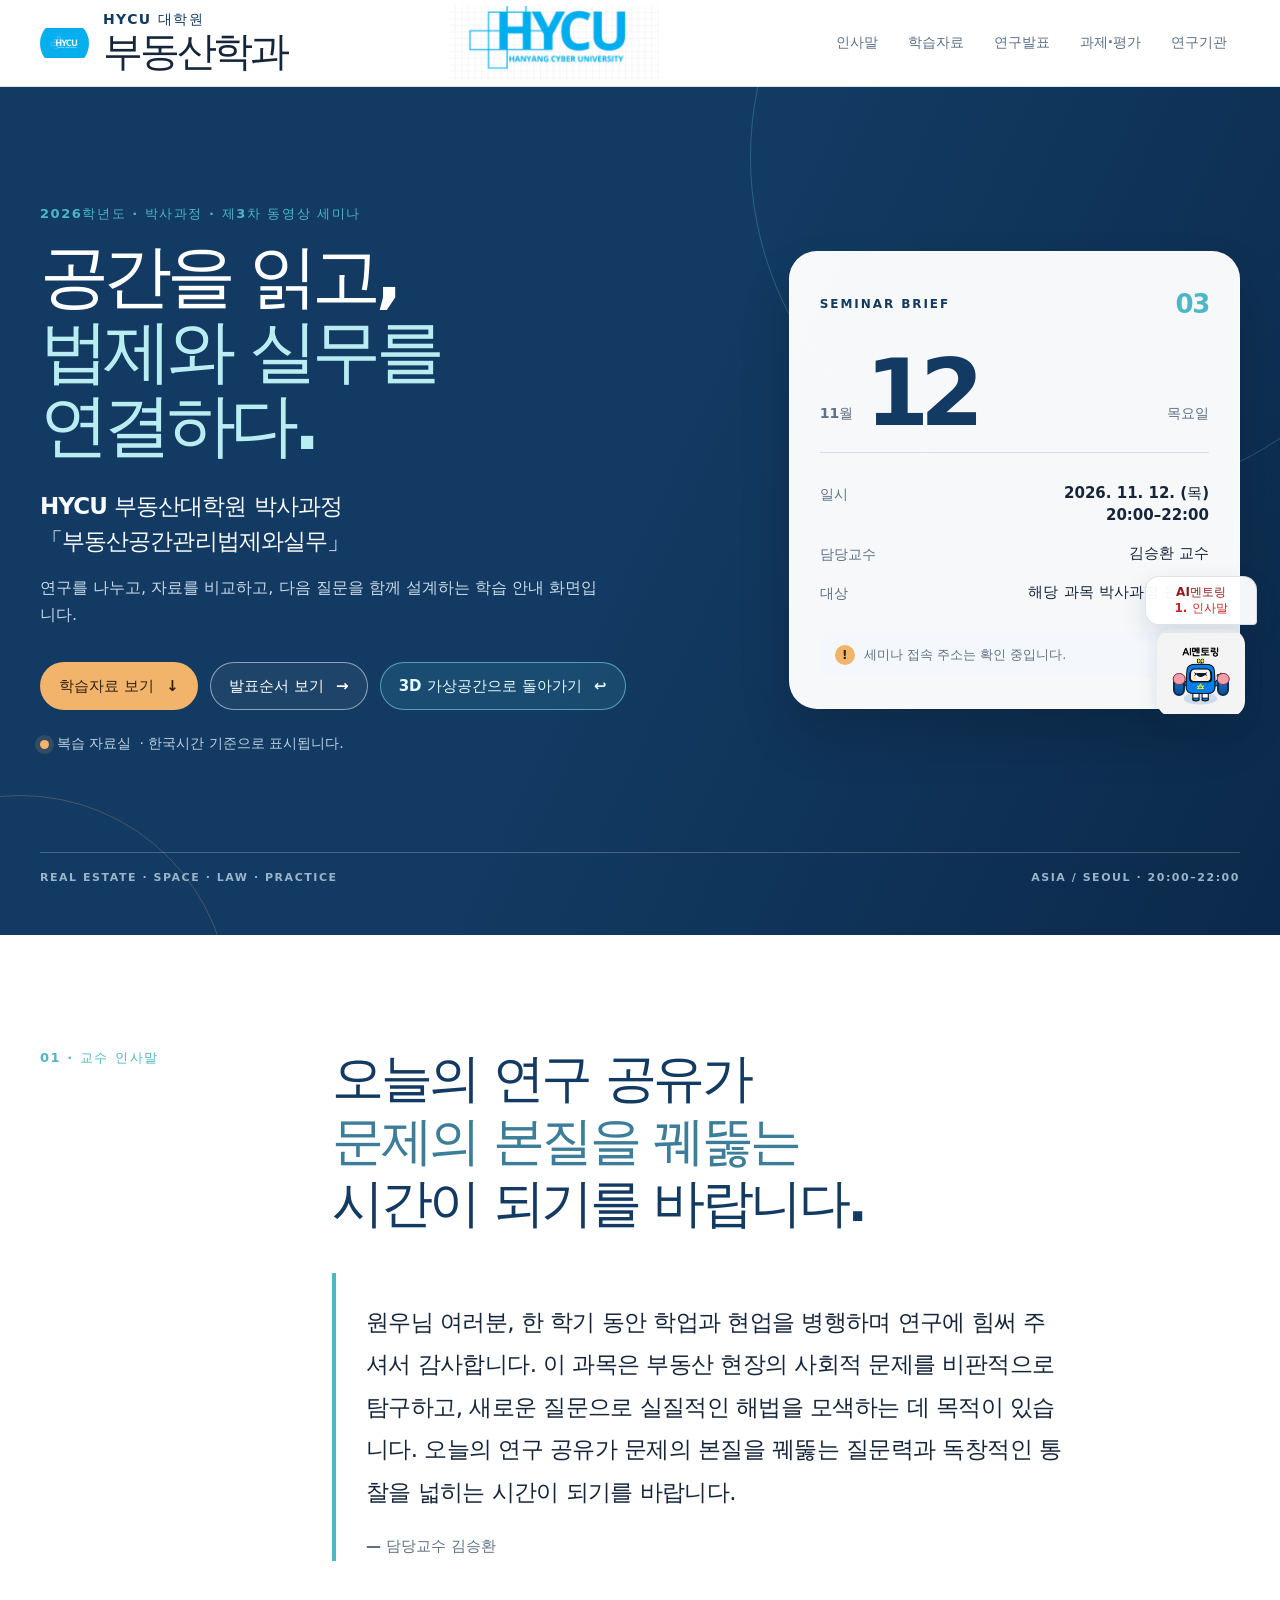
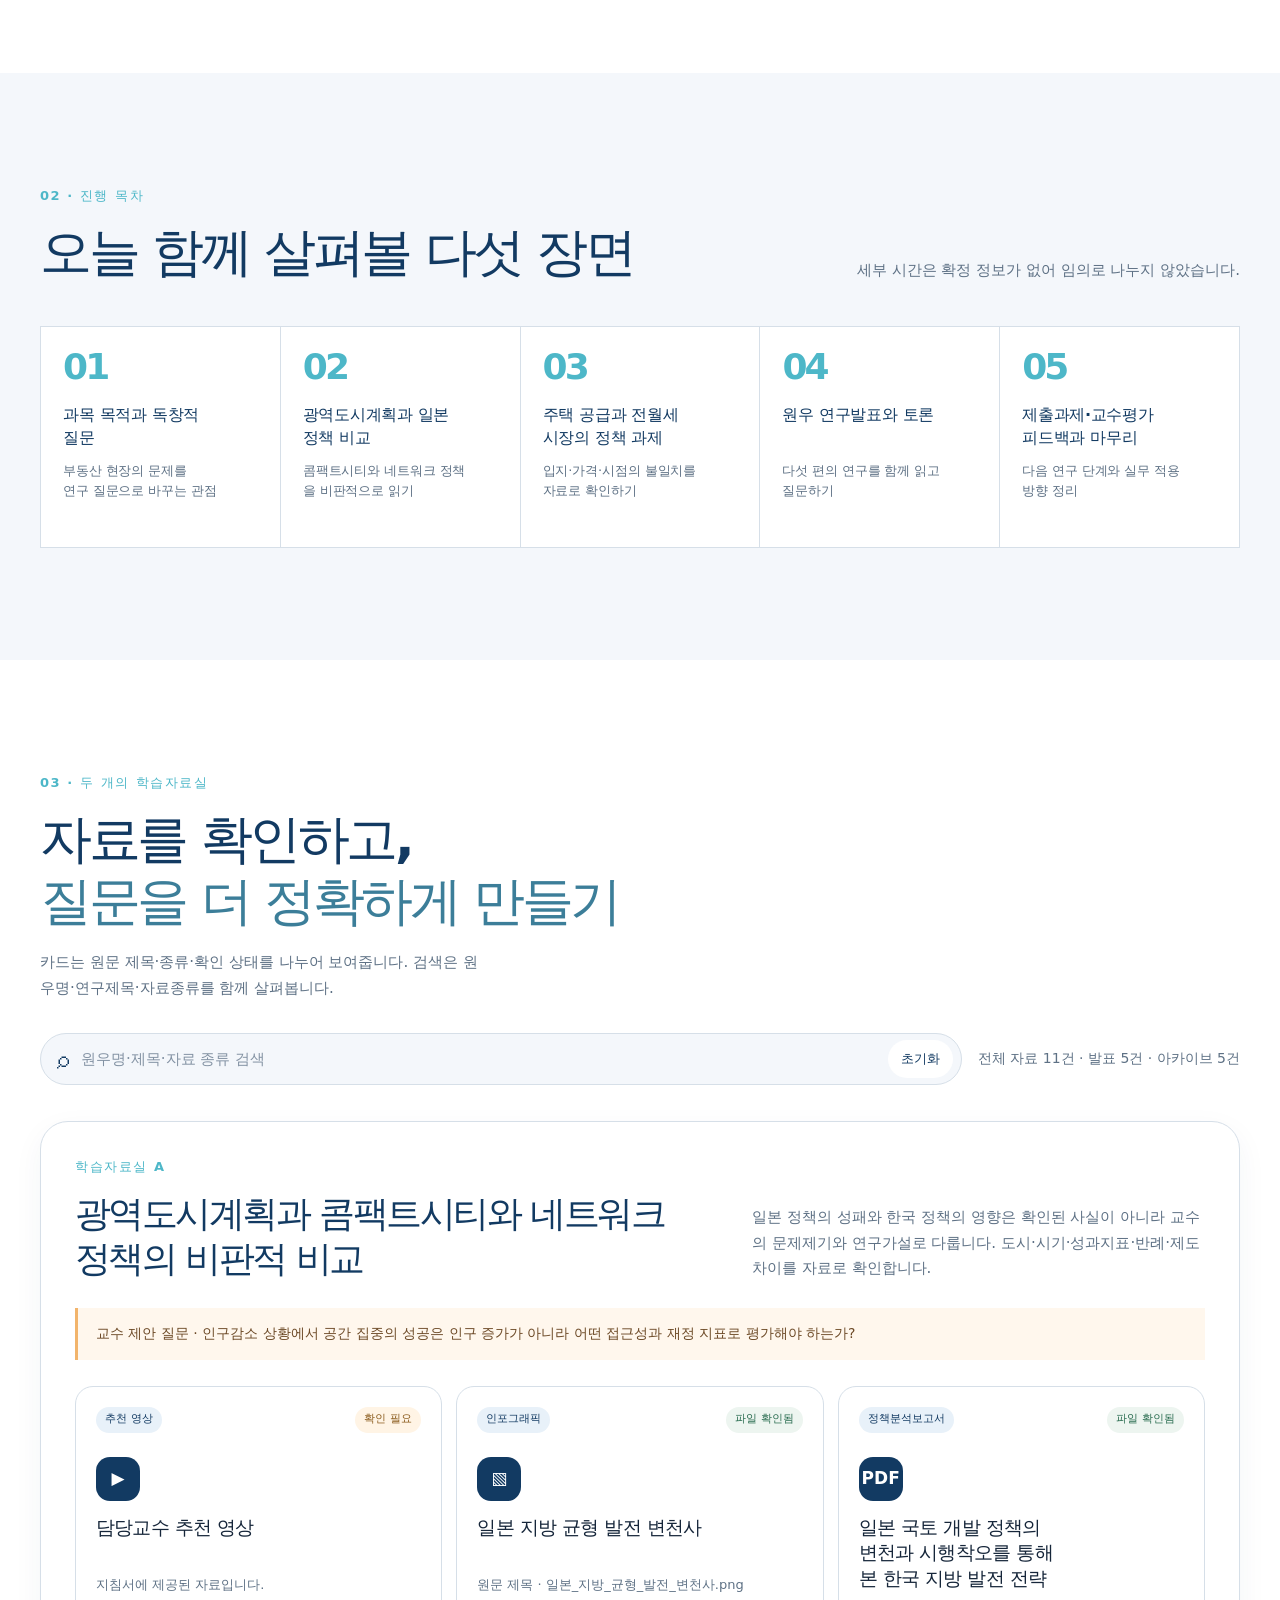
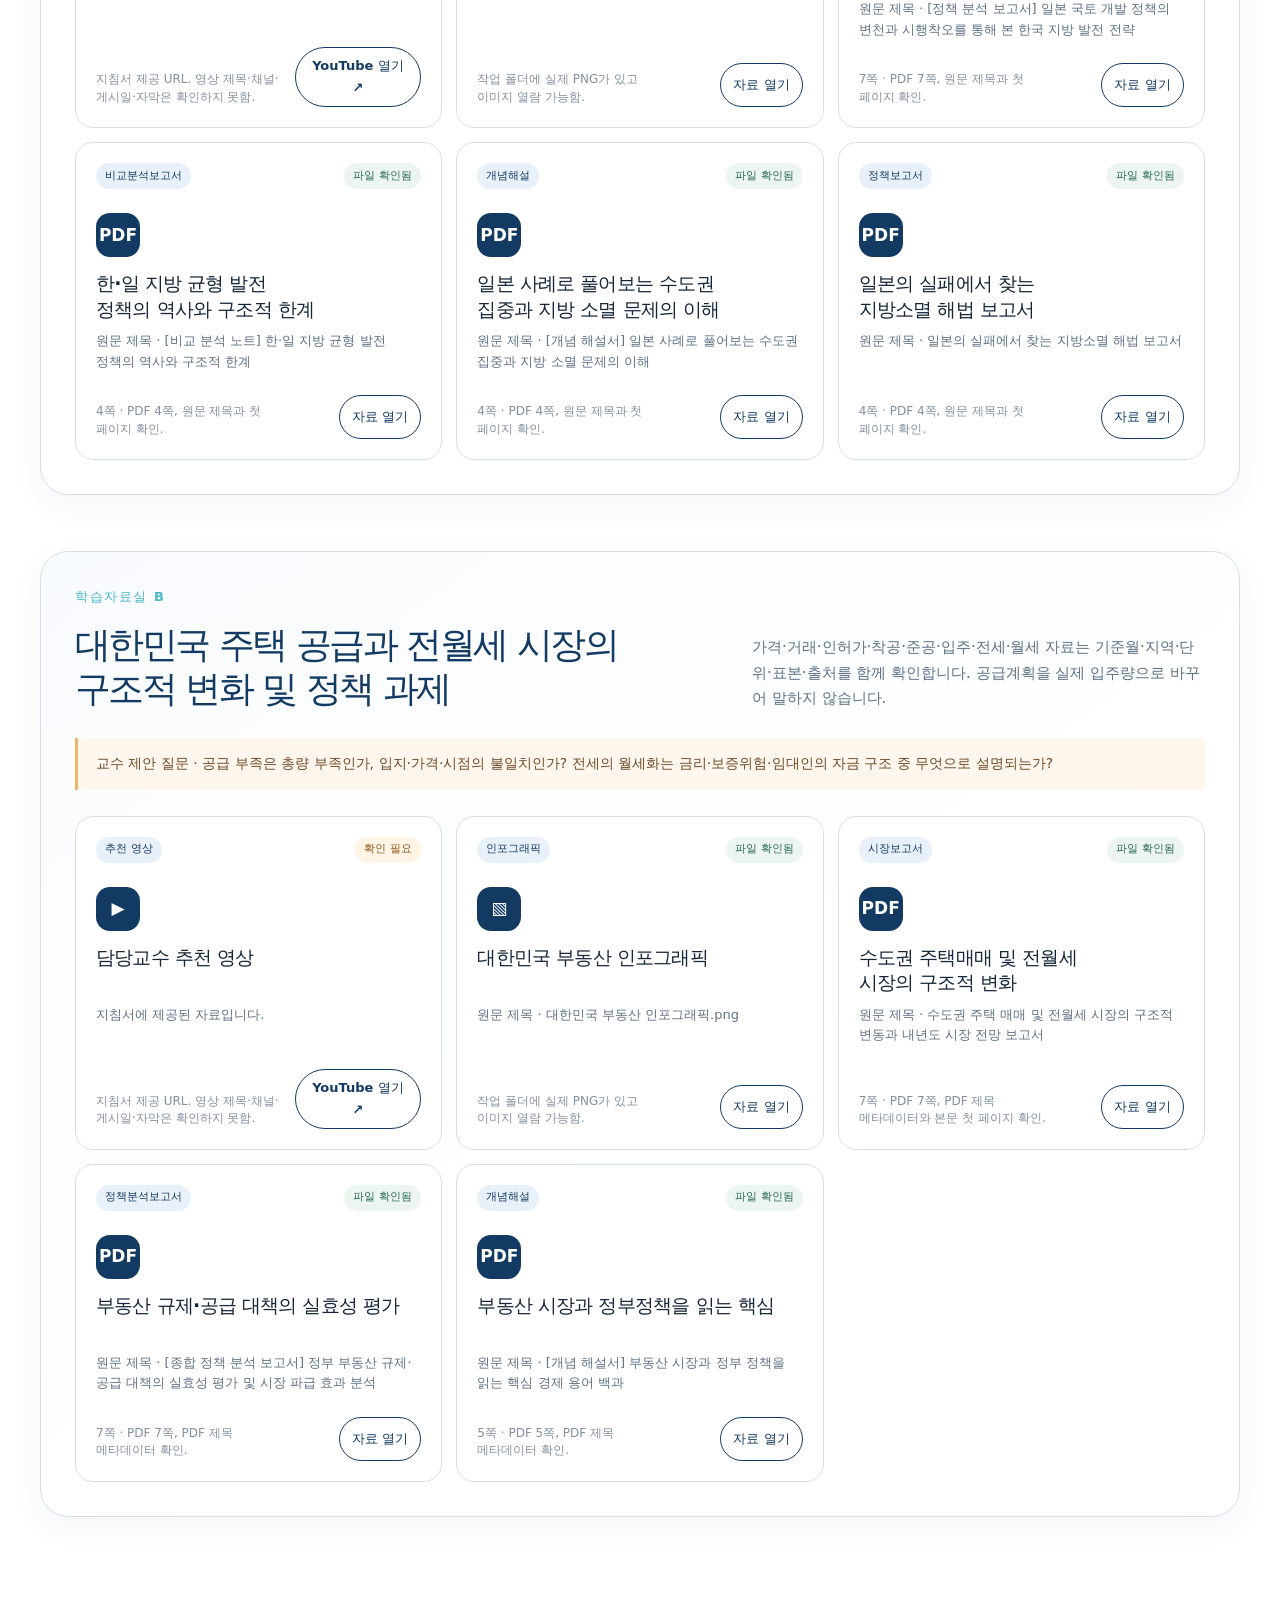
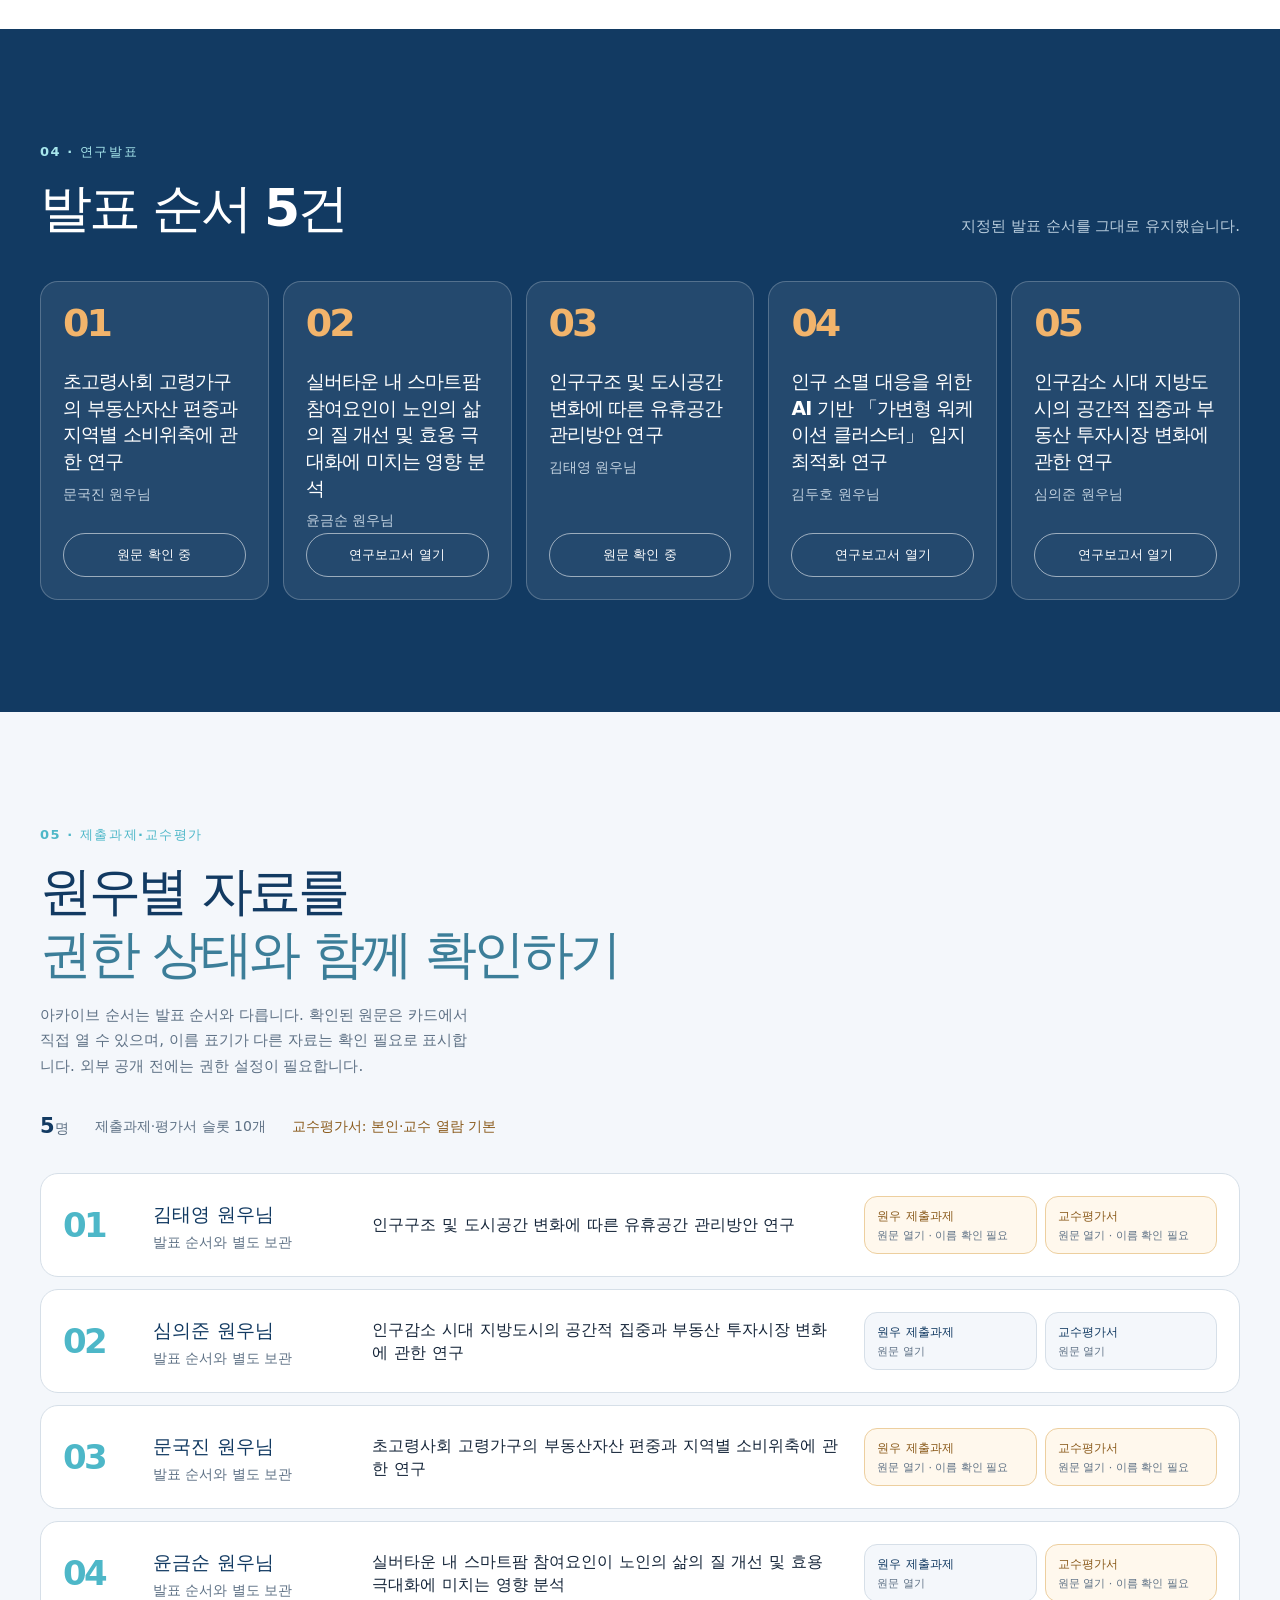
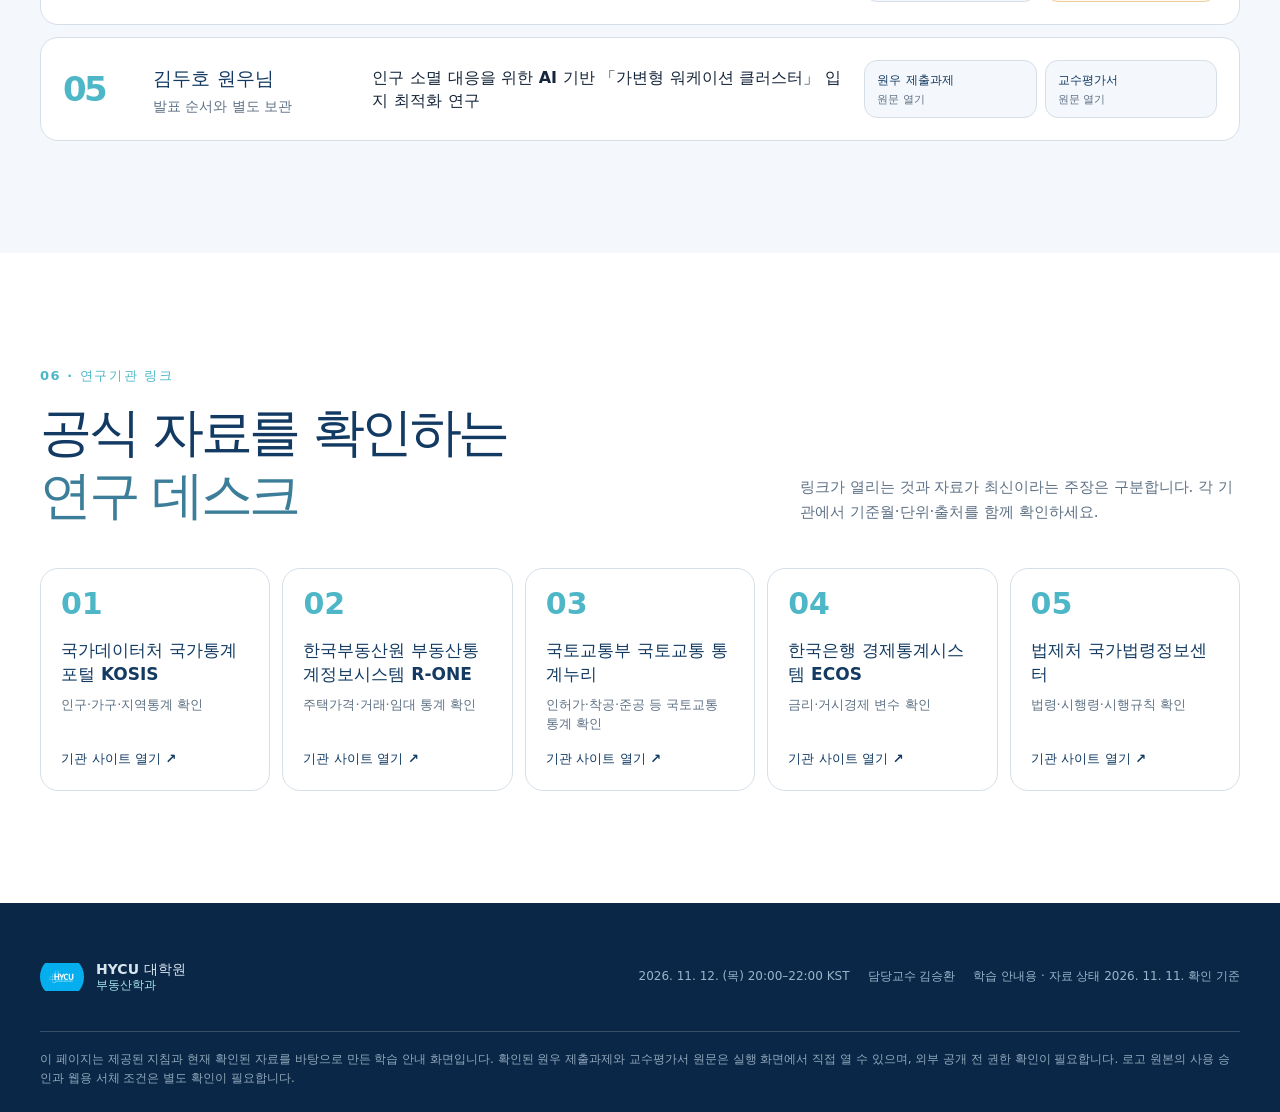
==== commit 7531f6cc: "Add return link to 3D research campus" ====
--- a/index.html
+++ b/index.html
@@ -46,6 +46,7 @@
             <div class="hero-actions" aria-label="빠른 이동">
               <a class="button button-primary" href="#learning">학습자료 보기 <span aria-hidden="true">↓</span></a>
               <a class="button button-ghost" href="#presentations">발표순서 보기 <span aria-hidden="true">→</span></a>
+              <a class="button button-campus" href="https://kshan0823-lab.github.io/hycu-doctoral-metaverse/">3D 가상공간으로 돌아가기 <span aria-hidden="true">↩</span></a>
             </div>
             <p class="hero-status"><span class="status-dot" aria-hidden="true"></span><span data-event-status>세미나 전</span> · 한국시간 기준으로 표시됩니다.</p>
           </div>
--- a/styles.css
+++ b/styles.css
@@ -64,6 +64,8 @@
 .button-primary { background: var(--warm); color: #2d2015; }
 .button-ghost { border-color: rgba(255,255,255,.5); color: var(--white); background: rgba(255,255,255,.05); }
 .button-ghost:hover { background: rgba(255,255,255,.14); }
+.button-campus { border-color: rgba(126,221,232,.58); color: #e4fbfd; background: rgba(77,183,200,.14); }
+.button-campus:hover { background: rgba(77,183,200,.28); }
 .hero-status { display: inline-flex; align-items: center; gap: 8px; margin: 22px 0 0; color: #bcd0e2; font-size: 14px; }
 .status-dot { width: 9px; height: 9px; display: inline-block; border-radius: 50%; background: var(--warm); box-shadow: 0 0 0 5px rgba(242,180,107,.15); }
 .event-card { padding: 30px; background: rgba(255,255,255,.97); color: var(--ink); border: 1px solid rgba(255,255,255,.5); border-radius: var(--radius-lg); box-shadow: 0 28px 50px rgba(0,0,0,.16); }
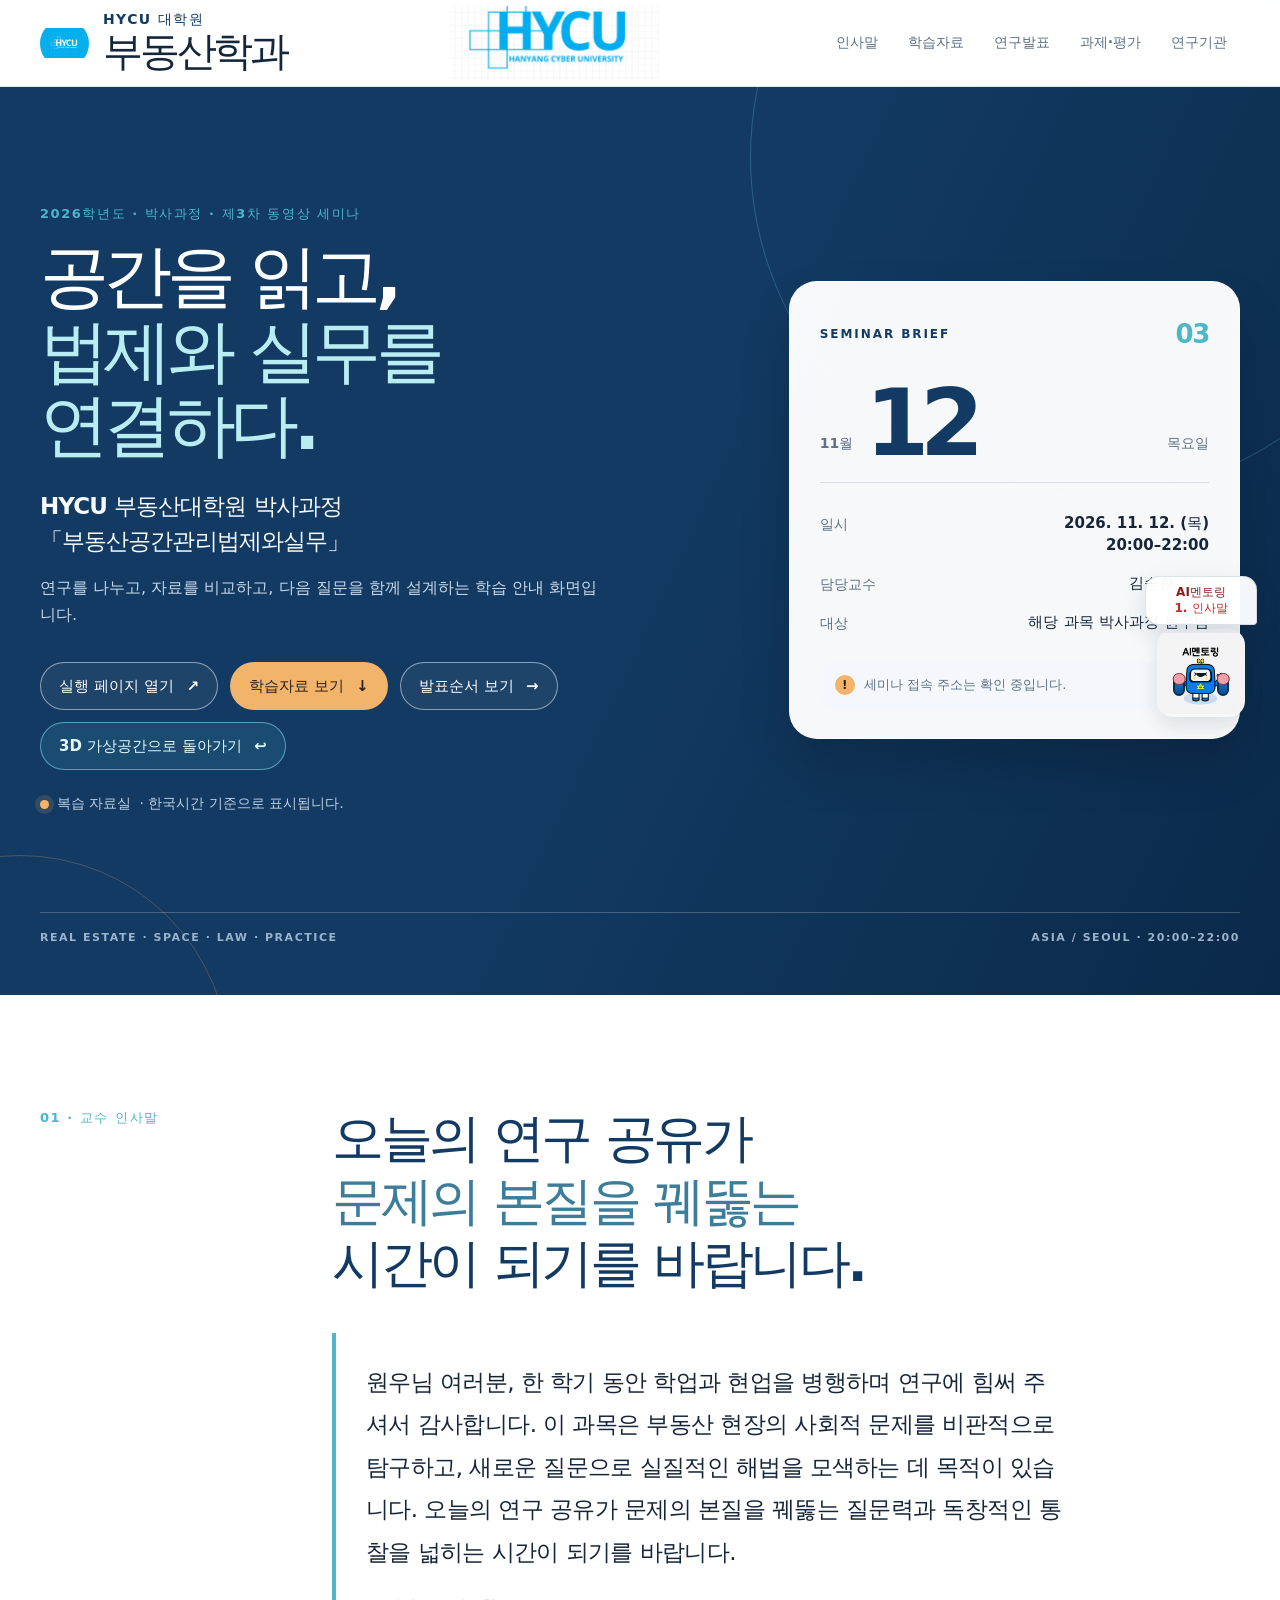
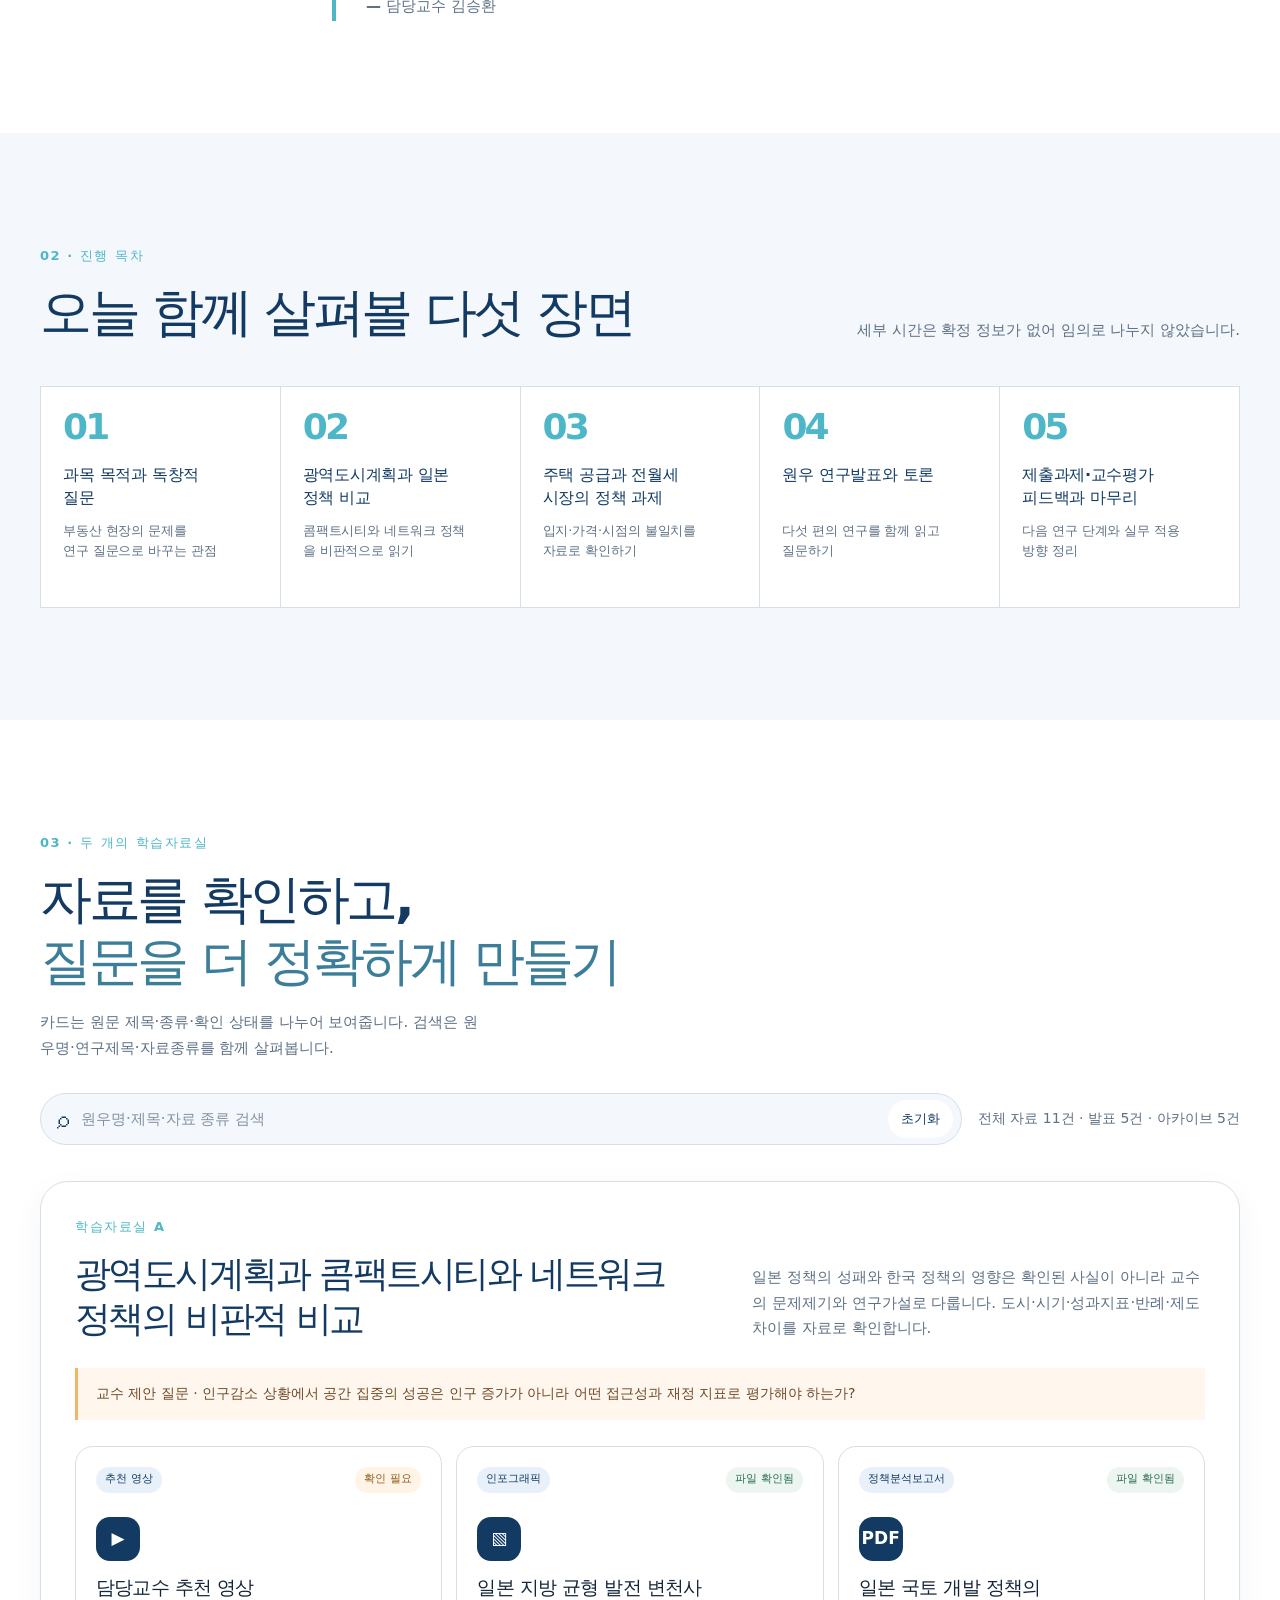
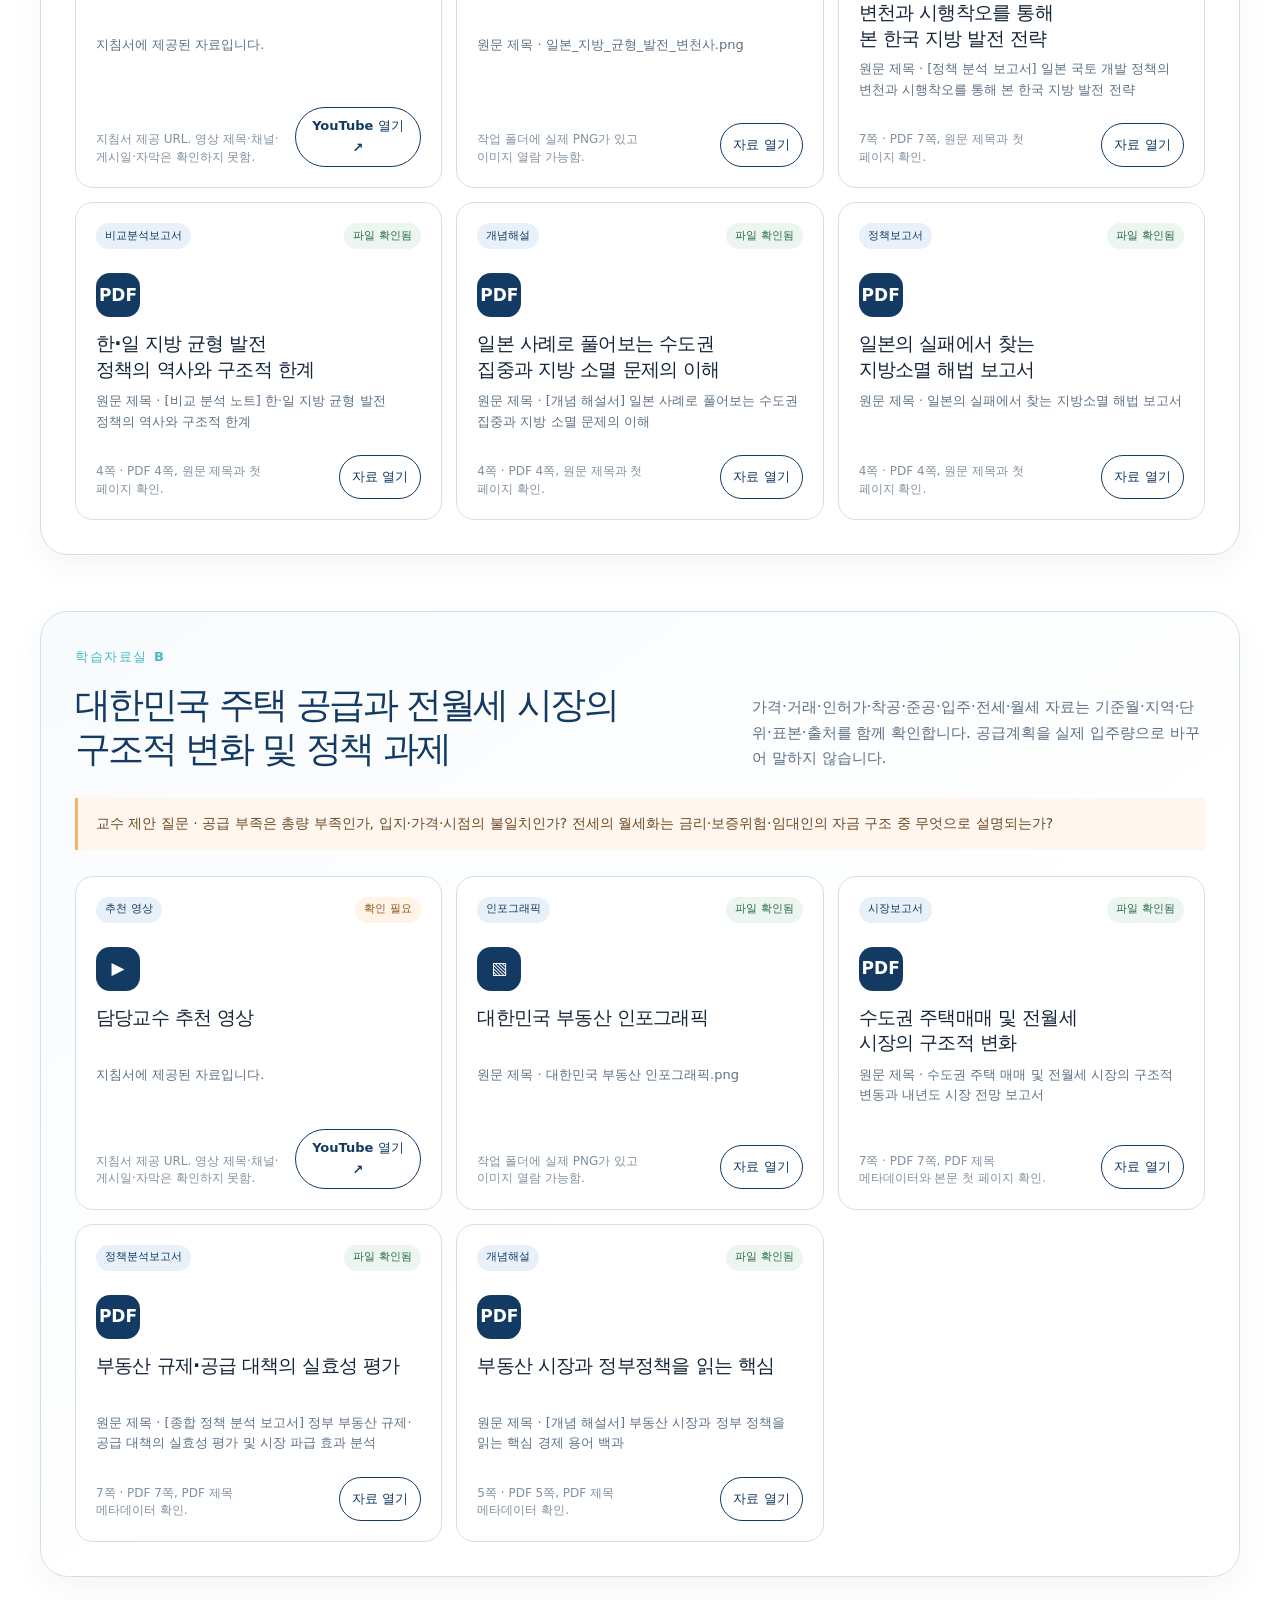
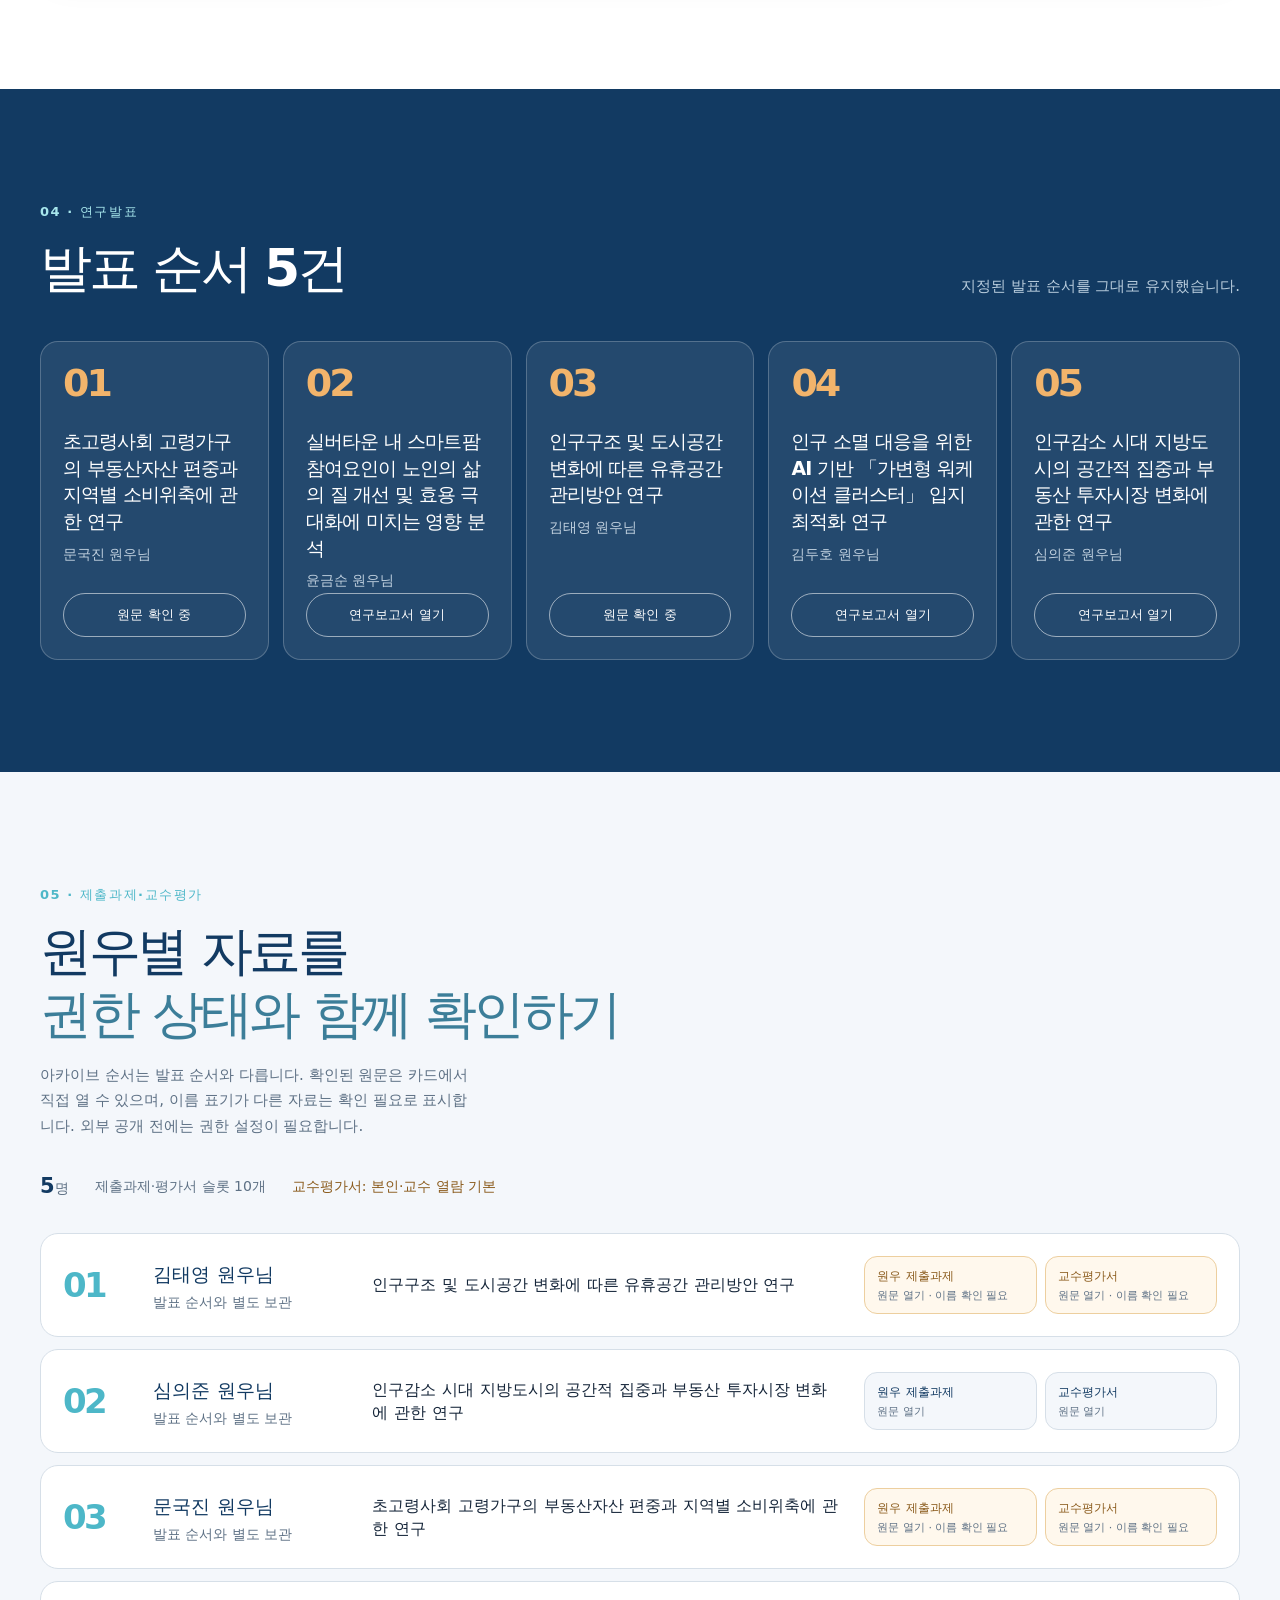
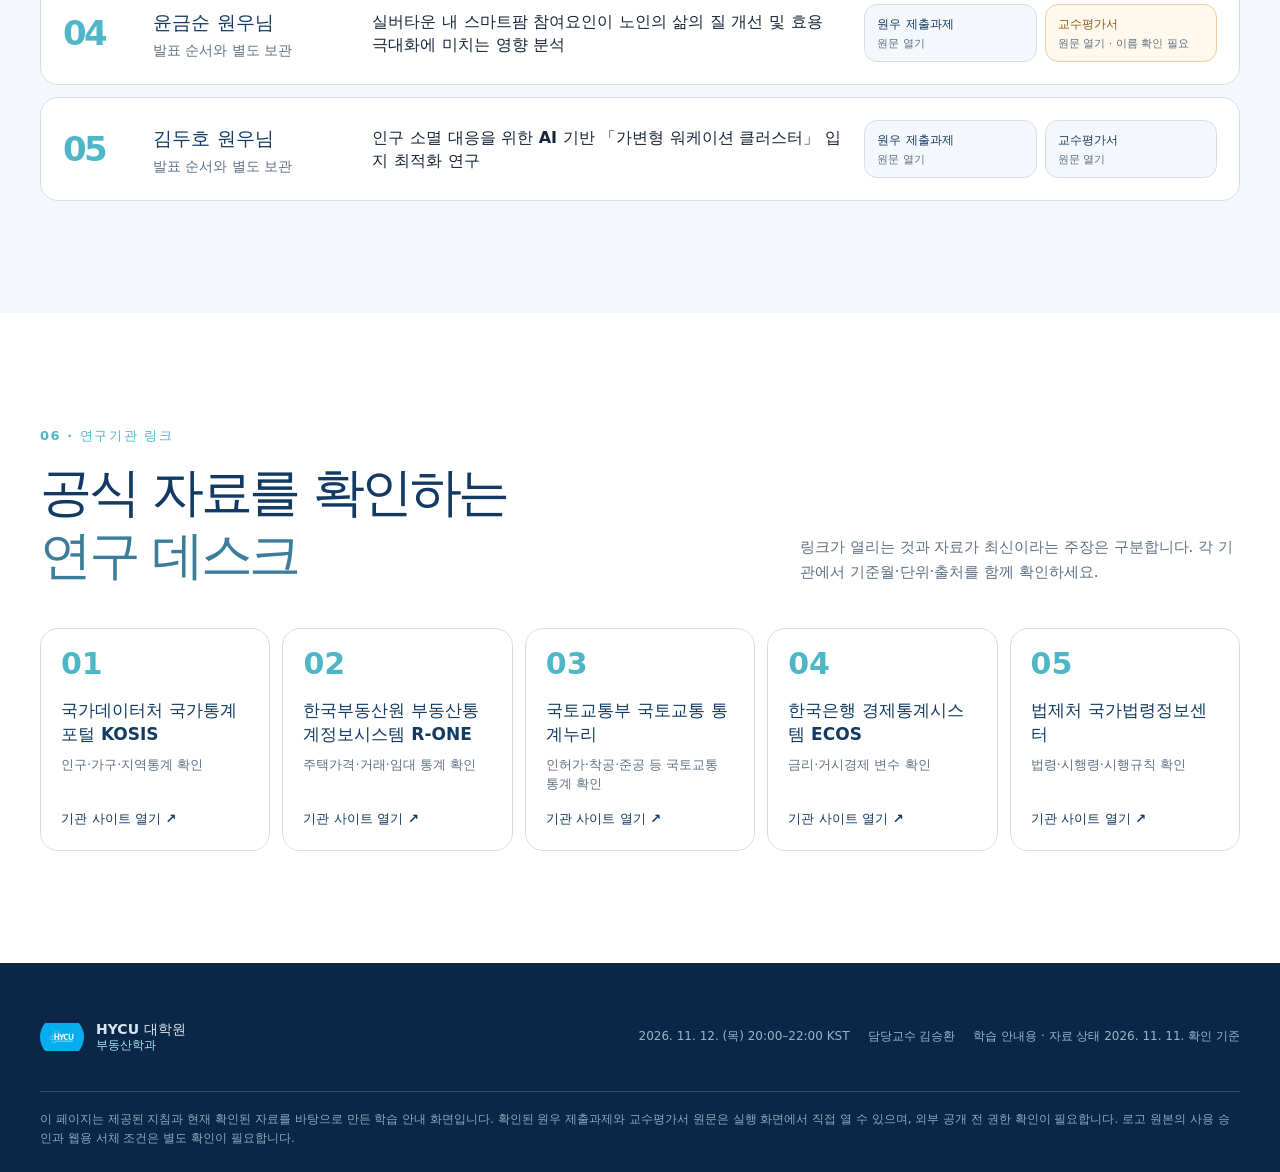
==== commit efe51b0e: "Add one-click execution page" ====
--- a/index.html
+++ b/index.html
@@ -44,9 +44,10 @@
             <p class="hero-title">HYCU 부동산대학원 박사과정<br />「부동산공간관리법제와실무」</p>
             <p class="hero-lede">연구를 나누고, 자료를 비교하고, 다음 질문을 함께 설계하는 학습 안내 화면입니다.</p>
             <div class="hero-actions" aria-label="빠른 이동">
+              <a class="button button-ghost" href="launch.html">실행 페이지 열기 <span aria-hidden="true">↗</span></a>
               <a class="button button-primary" href="#learning">학습자료 보기 <span aria-hidden="true">↓</span></a>
               <a class="button button-ghost" href="#presentations">발표순서 보기 <span aria-hidden="true">→</span></a>
-              <a class="button button-campus" href="https://kshan0823-lab.github.io/hycu-doctoral-metaverse/">3D 가상공간으로 돌아가기 <span aria-hidden="true">↩</span></a>
+              <a class="button button-campus" href="https://kshan0823-lab.github.io/hycu-doctoral-metaverse/?view=campus">3D 가상공간으로 돌아가기 <span aria-hidden="true">↩</span></a>
             </div>
             <p class="hero-status"><span class="status-dot" aria-hidden="true"></span><span data-event-status>세미나 전</span> · 한국시간 기준으로 표시됩니다.</p>
           </div>
